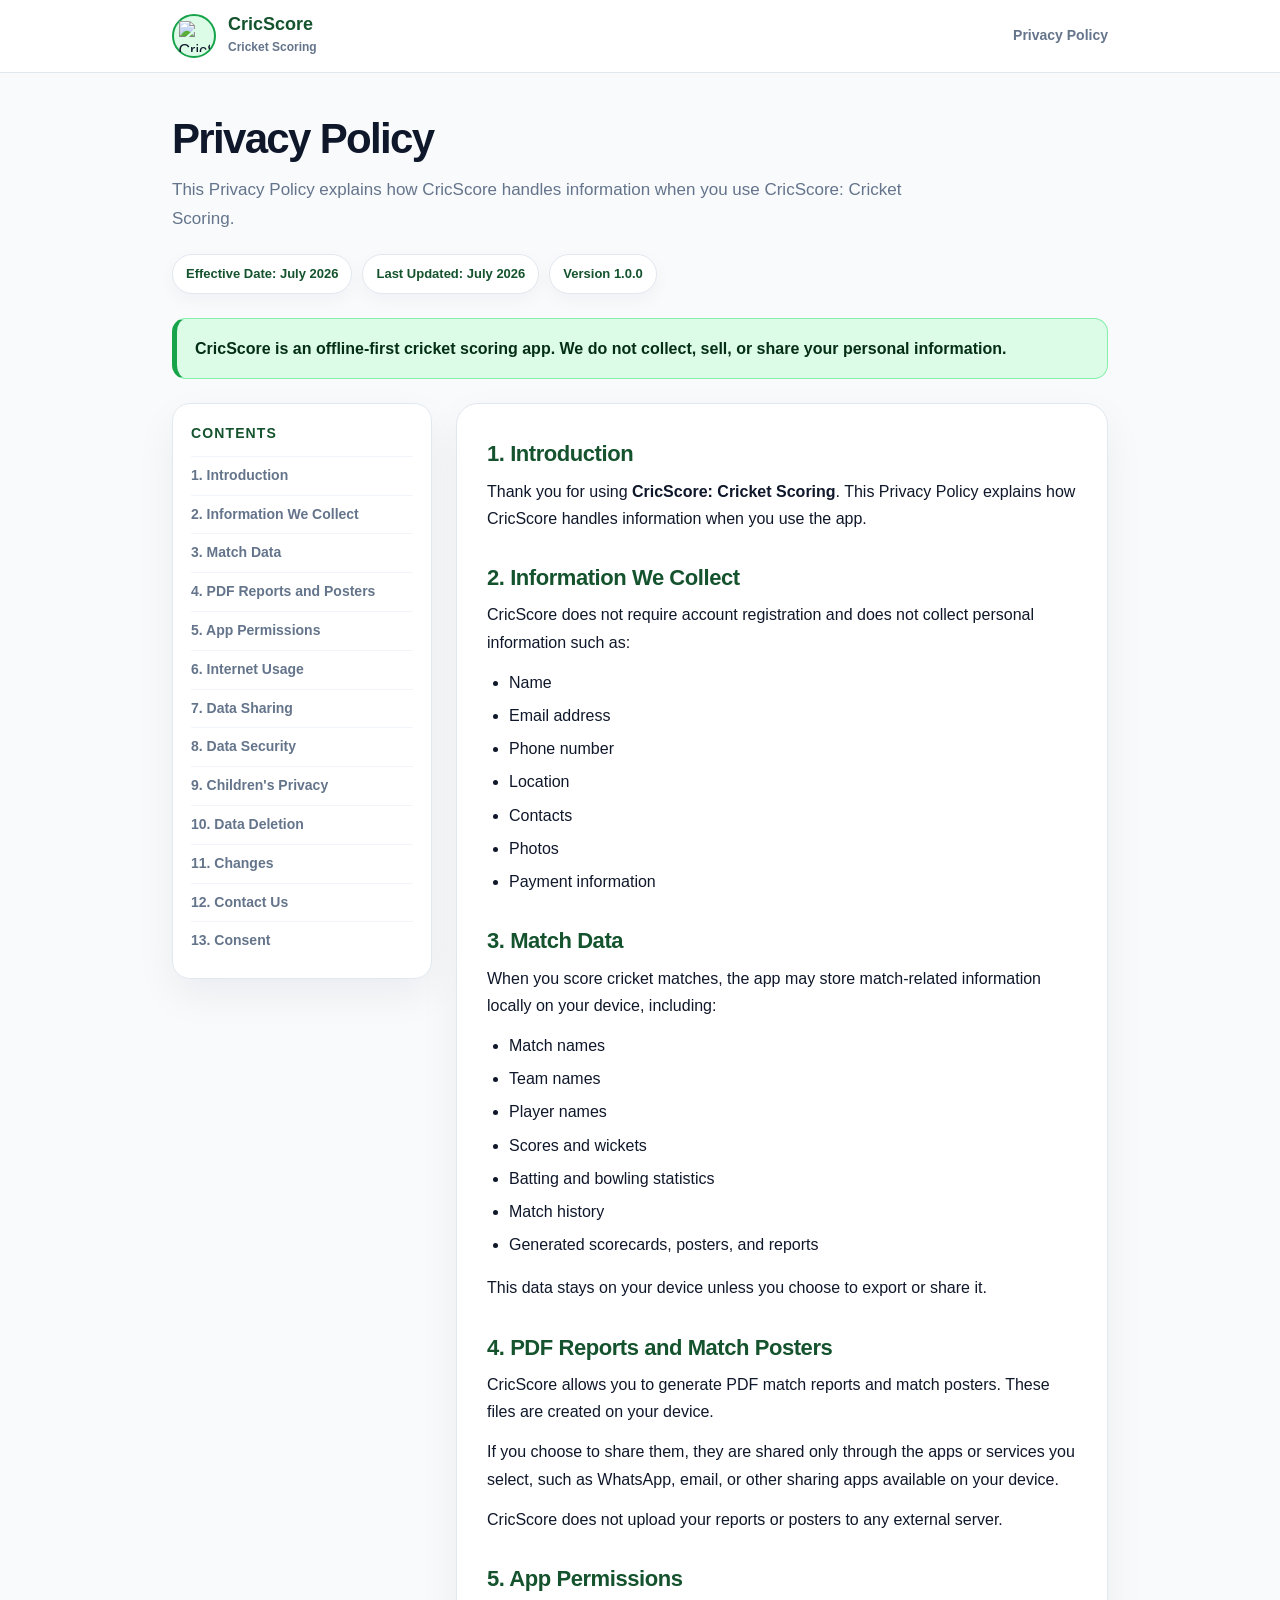
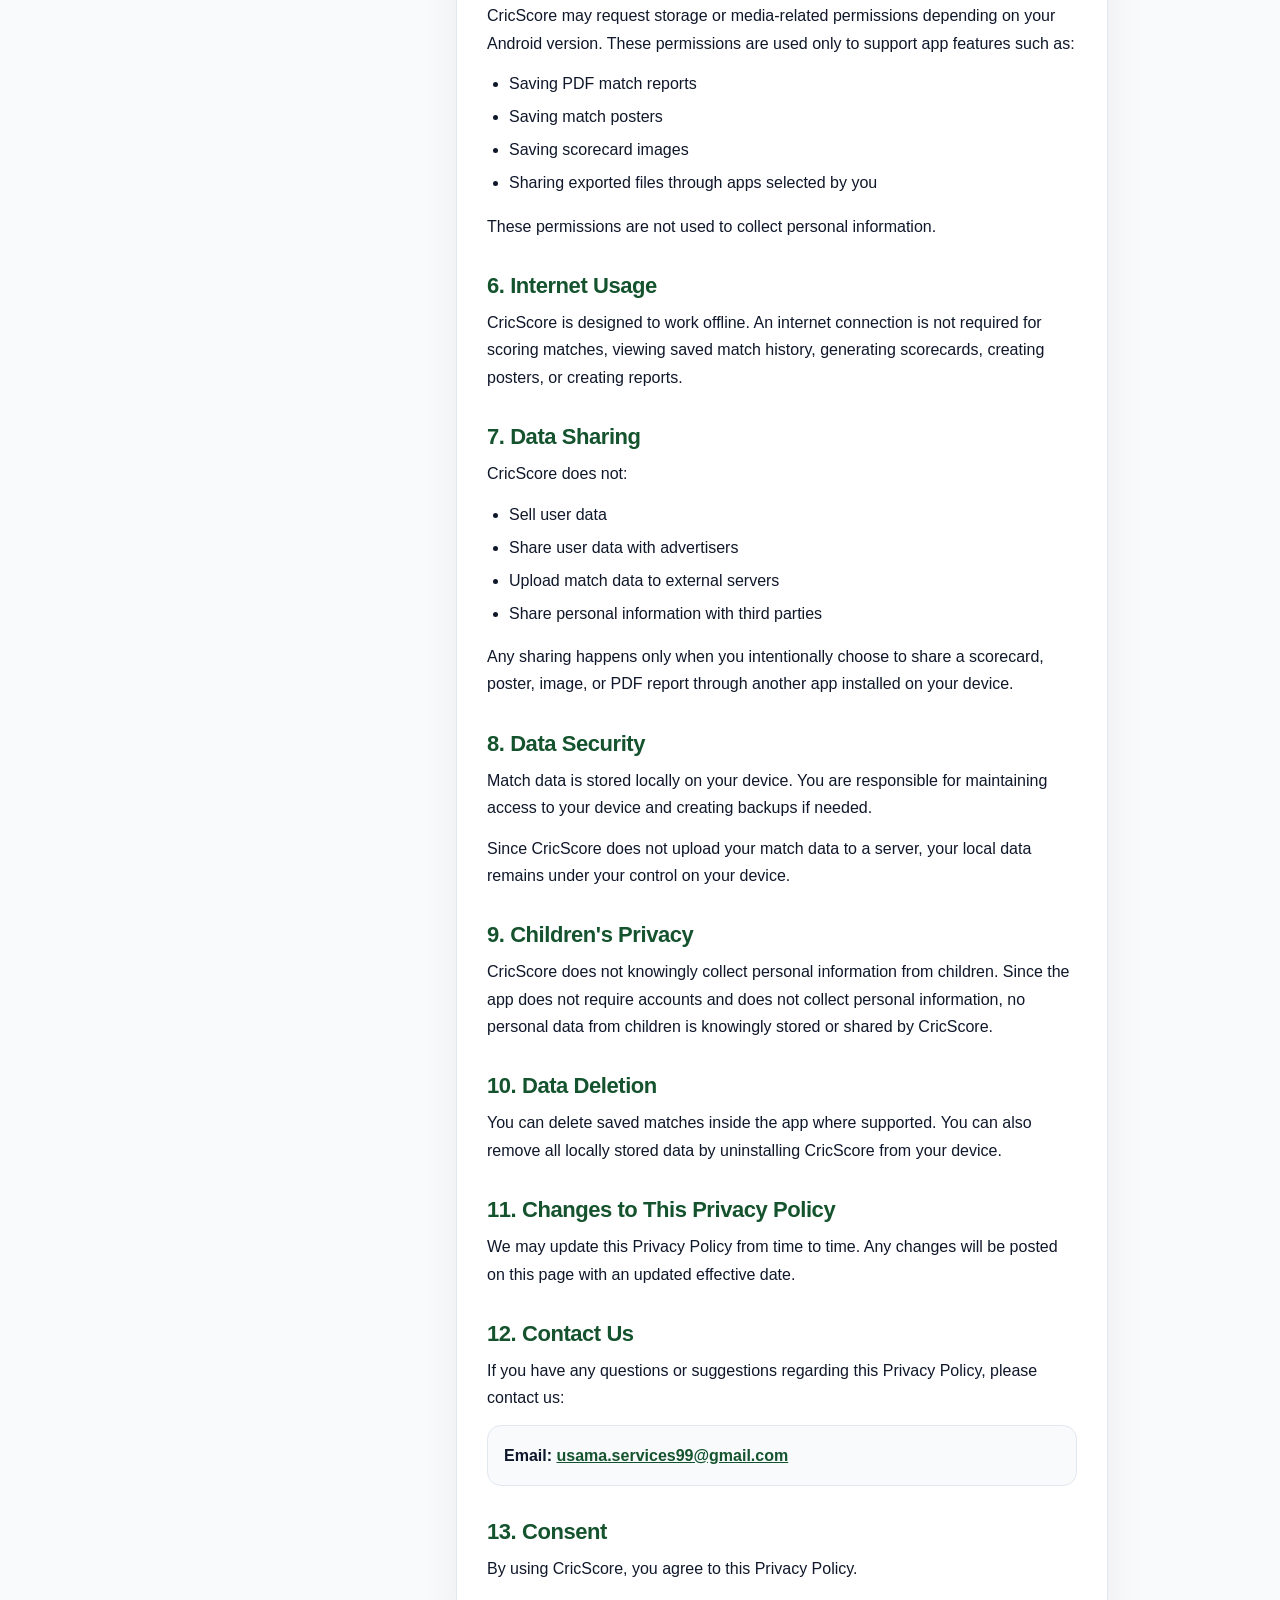
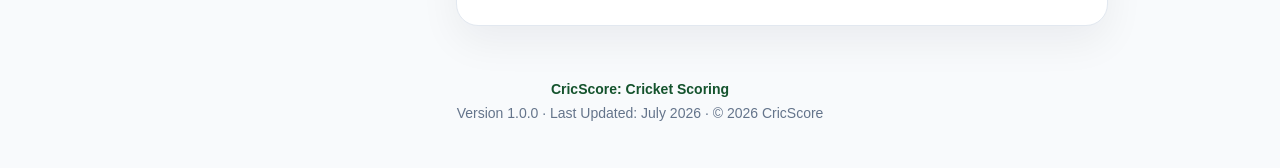
==== index.html @ c88f33e7 "Updated Privacy Policy - Added Contents" ====
<!DOCTYPE html>
<html lang="en">
<head>
  <meta charset="UTF-8" />
  <meta name="viewport" content="width=device-width, initial-scale=1.0" />
  <title>CricScore Privacy Policy</title>
  <style>
    :root {
      --bg: #f8fafc;
      --surface: #ffffff;
      --text: #0f172a;
      --muted: #64748b;
      --border: #e2e8f0;
      --green: #16a34a;
      --green-dark: #14532d;
      --green-soft: #dcfce7;
      --shadow: 0 16px 40px rgba(15, 23, 42, 0.06);
    }

    * { box-sizing: border-box; }

    body {
      margin: 0;
      font-family: -apple-system, BlinkMacSystemFont, "Segoe UI", Roboto, Helvetica, Arial, sans-serif;
      background: var(--bg);
      color: var(--text);
      line-height: 1.7;
      font-size: 16px;
    }

    .topbar {
      background: rgba(255, 255, 255, 0.92);
      border-bottom: 1px solid var(--border);
      backdrop-filter: blur(12px);
      position: sticky;
      top: 0;
      z-index: 10;
    }

    .topbar-inner {
      max-width: 980px;
      margin: 0 auto;
      padding: 14px 22px;
      display: flex;
      align-items: center;
      justify-content: space-between;
      gap: 16px;
    }

    .brand {
      display: flex;
      align-items: center;
      gap: 12px;
      min-width: 0;
    }

    .logo-circle {
      width: 44px;
      height: 44px;
      border-radius: 999px;
      background: var(--green-soft);
      border: 2px solid var(--green);
      display: flex;
      align-items: center;
      justify-content: center;
      flex: 0 0 auto;
    }

    .logo-circle img {
      width: 31px;
      height: 31px;
      object-fit: contain;
    }

    .brand-title {
      font-weight: 900;
      color: var(--green-dark);
      font-size: 18px;
      line-height: 1.1;
      white-space: nowrap;
    }

    .brand-subtitle {
      color: var(--muted);
      font-size: 12px;
      font-weight: 700;
      margin-top: 2px;
      white-space: nowrap;
    }

    .page-label {
      color: var(--muted);
      font-size: 14px;
      font-weight: 800;
      white-space: nowrap;
    }

    .wrap {
      max-width: 980px;
      margin: 0 auto;
      padding: 42px 22px 28px;
    }

    .intro {
      margin-bottom: 24px;
    }

    h1 {
      margin: 0;
      font-size: 42px;
      line-height: 1.12;
      letter-spacing: -0.04em;
      color: var(--text);
    }

    .lead {
      margin: 14px 0 0;
      max-width: 760px;
      color: var(--muted);
      font-size: 17px;
      font-weight: 500;
    }

    .meta-row {
      display: flex;
      flex-wrap: wrap;
      gap: 10px;
      margin-top: 20px;
    }

    .meta-pill {
      background: var(--surface);
      border: 1px solid var(--border);
      color: var(--green-dark);
      border-radius: 999px;
      padding: 8px 13px;
      font-size: 13px;
      font-weight: 800;
      box-shadow: 0 6px 18px rgba(15, 23, 42, 0.04);
    }

    .notice {
      margin: 24px 0;
      background: var(--green-soft);
      border: 1px solid #86efac;
      border-left: 5px solid var(--green);
      border-radius: 14px;
      padding: 16px 18px;
      color: #052e16;
      font-weight: 700;
    }

    .layout {
      display: grid;
      grid-template-columns: 260px 1fr;
      gap: 24px;
      align-items: start;
    }

    .toc {
      background: var(--surface);
      border: 1px solid var(--border);
      border-radius: 18px;
      padding: 18px;
      box-shadow: var(--shadow);
      position: sticky;
      top: 88px;
    }

    .toc-title {
      margin: 0 0 10px;
      color: var(--green-dark);
      font-size: 14px;
      font-weight: 900;
      text-transform: uppercase;
      letter-spacing: 0.08em;
    }

    .toc a {
      display: block;
      color: var(--muted);
      text-decoration: none;
      font-size: 14px;
      font-weight: 700;
      padding: 7px 0;
      border-top: 1px solid #f1f5f9;
    }

    .toc a:hover { color: var(--green); }

    .card {
      background: var(--surface);
      border: 1px solid var(--border);
      border-radius: 22px;
      padding: 30px;
      box-shadow: var(--shadow);
    }

    section {
      padding-top: 6px;
      margin-top: 26px;
    }

    section:first-child {
      margin-top: 0;
    }

    h2 {
      margin: 0 0 10px;
      color: var(--green-dark);
      font-size: 22px;
      line-height: 1.25;
      letter-spacing: -0.02em;
    }

    p { margin: 0 0 13px; }

    ul {
      margin: 8px 0 16px;
      padding-left: 22px;
    }

    li { margin: 6px 0; }

    a {
      color: var(--green-dark);
      font-weight: 800;
    }

    .contact-box {
      background: #f8fafc;
      border: 1px solid var(--border);
      border-radius: 14px;
      padding: 16px;
      margin-top: 10px;
    }

    .footer {
      max-width: 980px;
      margin: 0 auto;
      padding: 24px 22px 42px;
      color: var(--muted);
      font-size: 14px;
      text-align: center;
    }

    .footer strong { color: var(--green-dark); }

    @media (max-width: 820px) {
      .layout {
        grid-template-columns: 1fr;
      }

      .toc {
        position: static;
      }

      h1 { font-size: 34px; }
    }

    @media (max-width: 560px) {
      .topbar-inner {
        padding: 12px 16px;
      }

      .page-label {
        display: none;
      }

      .brand-title { font-size: 16px; }
      .brand-subtitle { font-size: 11px; }

      .wrap {
        padding: 30px 16px 20px;
      }

      .card {
        padding: 22px;
        border-radius: 18px;
      }

      h1 { font-size: 30px; }
      h2 { font-size: 20px; }
    }
  </style>
</head>
<body>
  <header class="topbar">
    <div class="topbar-inner">
      <div class="brand">
        <div class="logo-circle">
          <img src="app-logo.png" alt="CricScore Logo" />
        </div>
        <div>
          <div class="brand-title">CricScore</div>
          <div class="brand-subtitle">Cricket Scoring</div>
        </div>
      </div>
      <div class="page-label">Privacy Policy</div>
    </div>
  </header>

  <main class="wrap">
    <div class="intro">
      <h1>Privacy Policy</h1>
      <p class="lead">
        This Privacy Policy explains how CricScore handles information when you use CricScore: Cricket Scoring.
      </p>
      <div class="meta-row">
        <span class="meta-pill">Effective Date: July 2026</span>
        <span class="meta-pill">Last Updated: July 2026</span>
        <span class="meta-pill">Version 1.0.0</span>
      </div>
    </div>

    <div class="notice">
      CricScore is an offline-first cricket scoring app. We do not collect, sell, or share your personal information.
    </div>

    <div class="layout">
      <aside class="toc" aria-label="Table of contents">
        <p class="toc-title">Contents</p>
        <a href="#introduction">1. Introduction</a>
        <a href="#information">2. Information We Collect</a>
        <a href="#match-data">3. Match Data</a>
        <a href="#reports">4. PDF Reports and Posters</a>
        <a href="#permissions">5. App Permissions</a>
        <a href="#internet">6. Internet Usage</a>
        <a href="#sharing">7. Data Sharing</a>
        <a href="#security">8. Data Security</a>
        <a href="#children">9. Children's Privacy</a>
        <a href="#deletion">10. Data Deletion</a>
        <a href="#changes">11. Changes</a>
        <a href="#contact">12. Contact Us</a>
        <a href="#consent">13. Consent</a>
      </aside>

      <article class="card">
        <section id="introduction">
          <h2>1. Introduction</h2>
          <p>
            Thank you for using <strong>CricScore: Cricket Scoring</strong>. This Privacy Policy explains how CricScore handles information when you use the app.
          </p>
        </section>

        <section id="information">
          <h2>2. Information We Collect</h2>
          <p>
            CricScore does not require account registration and does not collect personal information such as:
          </p>
          <ul>
            <li>Name</li>
            <li>Email address</li>
            <li>Phone number</li>
            <li>Location</li>
            <li>Contacts</li>
            <li>Photos</li>
            <li>Payment information</li>
          </ul>
        </section>

        <section id="match-data">
          <h2>3. Match Data</h2>
          <p>
            When you score cricket matches, the app may store match-related information locally on your device, including:
          </p>
          <ul>
            <li>Match names</li>
            <li>Team names</li>
            <li>Player names</li>
            <li>Scores and wickets</li>
            <li>Batting and bowling statistics</li>
            <li>Match history</li>
            <li>Generated scorecards, posters, and reports</li>
          </ul>
          <p>
            This data stays on your device unless you choose to export or share it.
          </p>
        </section>

        <section id="reports">
          <h2>4. PDF Reports and Match Posters</h2>
          <p>
            CricScore allows you to generate PDF match reports and match posters. These files are created on your device.
          </p>
          <p>
            If you choose to share them, they are shared only through the apps or services you select, such as WhatsApp, email, or other sharing apps available on your device.
          </p>
          <p>
            CricScore does not upload your reports or posters to any external server.
          </p>
        </section>

        <section id="permissions">
          <h2>5. App Permissions</h2>
          <p>
            CricScore may request storage or media-related permissions depending on your Android version. These permissions are used only to support app features such as:
          </p>
          <ul>
            <li>Saving PDF match reports</li>
            <li>Saving match posters</li>
            <li>Saving scorecard images</li>
            <li>Sharing exported files through apps selected by you</li>
          </ul>
          <p>
            These permissions are not used to collect personal information.
          </p>
        </section>

        <section id="internet">
          <h2>6. Internet Usage</h2>
          <p>
            CricScore is designed to work offline. An internet connection is not required for scoring matches, viewing saved match history, generating scorecards, creating posters, or creating reports.
          </p>
        </section>

        <section id="sharing">
          <h2>7. Data Sharing</h2>
          <p>CricScore does not:</p>
          <ul>
            <li>Sell user data</li>
            <li>Share user data with advertisers</li>
            <li>Upload match data to external servers</li>
            <li>Share personal information with third parties</li>
          </ul>
          <p>
            Any sharing happens only when you intentionally choose to share a scorecard, poster, image, or PDF report through another app installed on your device.
          </p>
        </section>

        <section id="security">
          <h2>8. Data Security</h2>
          <p>
            Match data is stored locally on your device. You are responsible for maintaining access to your device and creating backups if needed.
          </p>
          <p>
            Since CricScore does not upload your match data to a server, your local data remains under your control on your device.
          </p>
        </section>

        <section id="children">
          <h2>9. Children's Privacy</h2>
          <p>
            CricScore does not knowingly collect personal information from children. Since the app does not require accounts and does not collect personal information, no personal data from children is knowingly stored or shared by CricScore.
          </p>
        </section>

        <section id="deletion">
          <h2>10. Data Deletion</h2>
          <p>
            You can delete saved matches inside the app where supported. You can also remove all locally stored data by uninstalling CricScore from your device.
          </p>
        </section>

        <section id="changes">
          <h2>11. Changes to This Privacy Policy</h2>
          <p>
            We may update this Privacy Policy from time to time. Any changes will be posted on this page with an updated effective date.
          </p>
        </section>

        <section id="contact">
          <h2>12. Contact Us</h2>
          <p>
            If you have any questions or suggestions regarding this Privacy Policy, please contact us:
          </p>
          <div class="contact-box">
            <strong>Email:</strong> <a href="mailto:usama.services99@gmail.com">usama.services99@gmail.com</a>
          </div>
        </section>

        <section id="consent">
          <h2>13. Consent</h2>
          <p>
            By using CricScore, you agree to this Privacy Policy.
          </p>
        </section>
      </article>
    </div>
  </main>

  <footer class="footer">
    <strong>CricScore: Cricket Scoring</strong><br />
    Version 1.0.0 · Last Updated: July 2026 · © 2026 CricScore
  </footer>
</body>
</html>
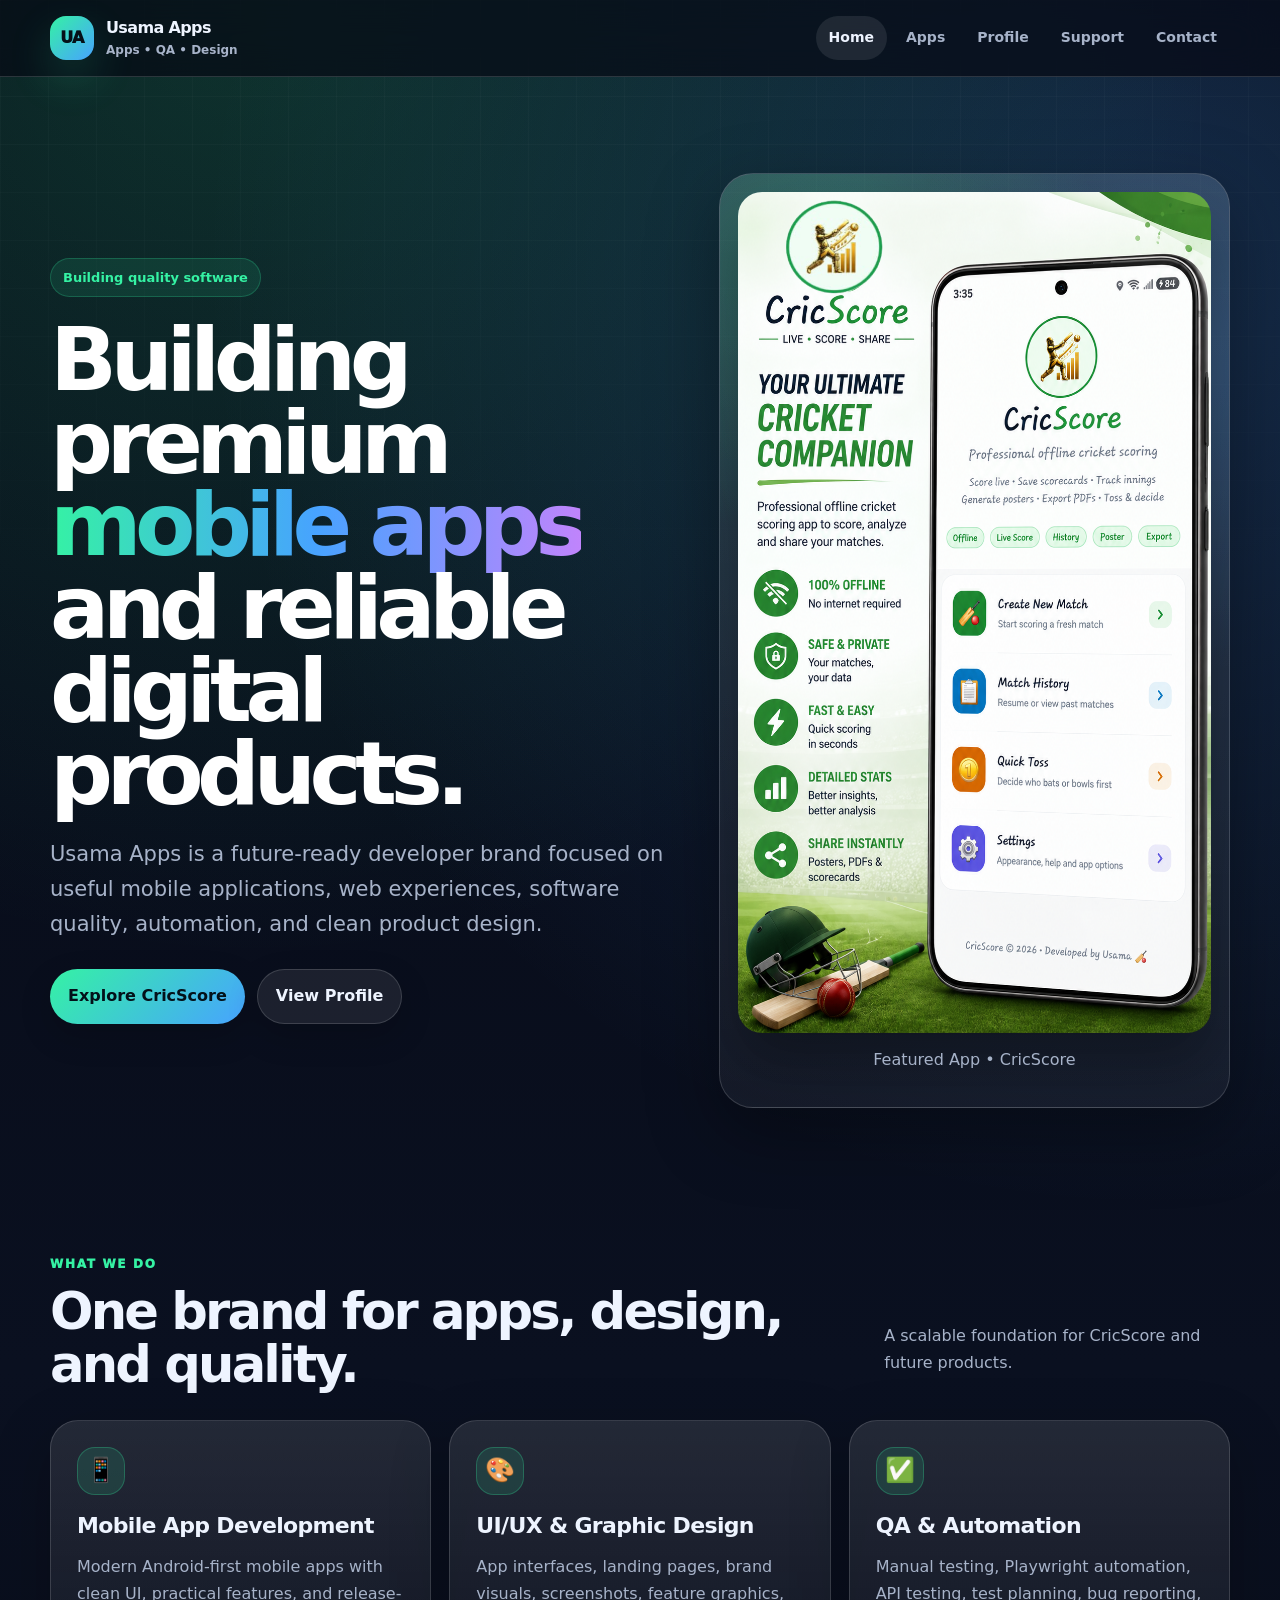
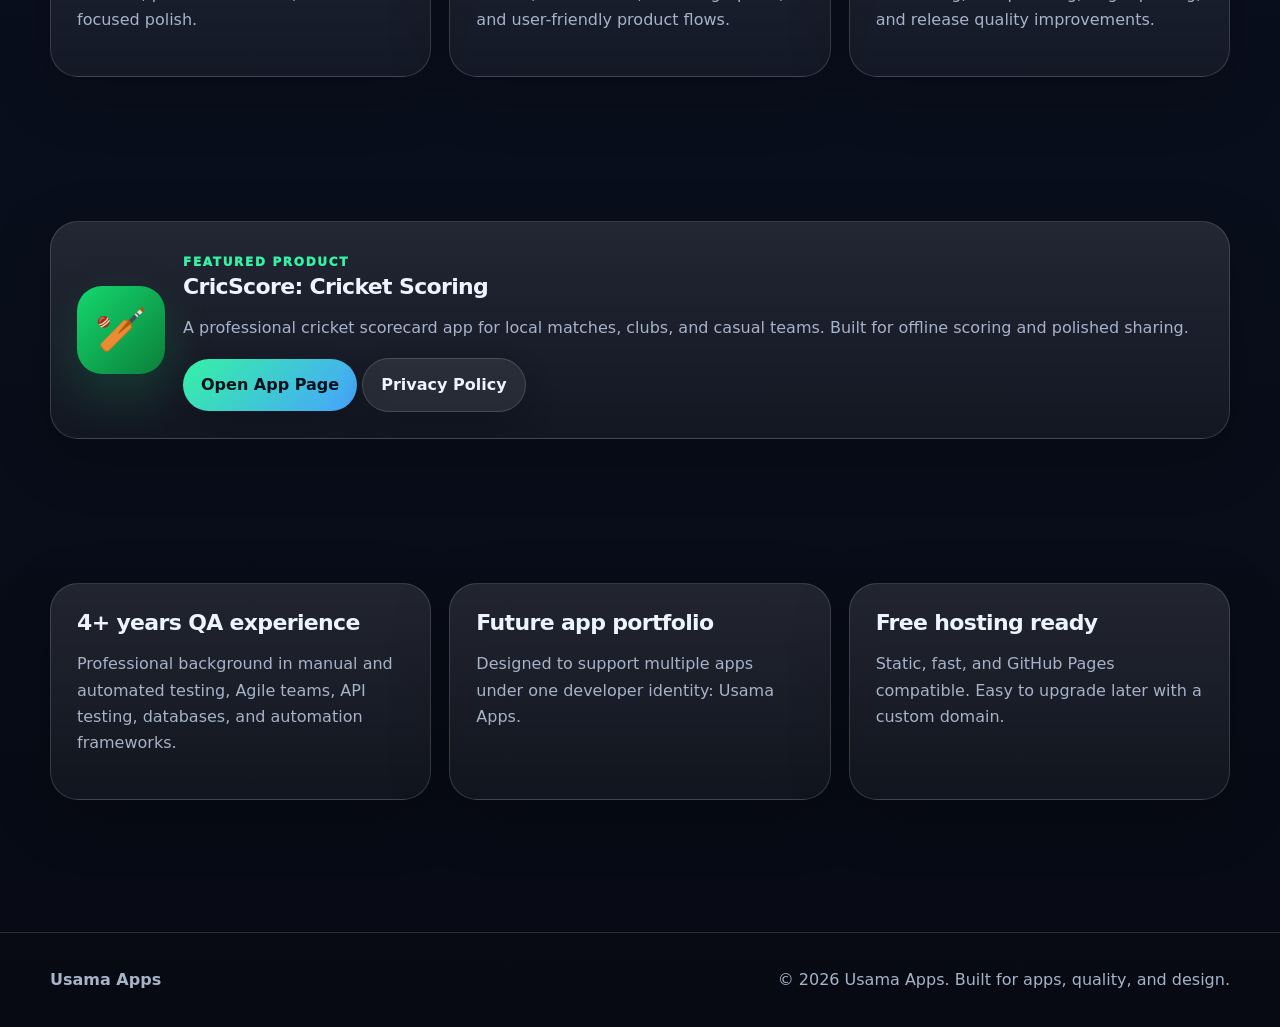
==== commit 9d07bf37: "Updated whole structure of website" ====
--- a/index.html
+++ b/index.html
@@ -1,487 +1,14 @@
-<!DOCTYPE html>
-<html lang="en">
-<head>
-  <meta charset="UTF-8" />
-  <meta name="viewport" content="width=device-width, initial-scale=1.0" />
-  <title>CricScore Privacy Policy</title>
-  <style>
-    :root {
-      --bg: #f8fafc;
-      --surface: #ffffff;
-      --text: #0f172a;
-      --muted: #64748b;
-      --border: #e2e8f0;
-      --green: #16a34a;
-      --green-dark: #14532d;
-      --green-soft: #dcfce7;
-      --shadow: 0 16px 40px rgba(15, 23, 42, 0.06);
-    }
-
-    * { box-sizing: border-box; }
-
-    body {
-      margin: 0;
-      font-family: -apple-system, BlinkMacSystemFont, "Segoe UI", Roboto, Helvetica, Arial, sans-serif;
-      background: var(--bg);
-      color: var(--text);
-      line-height: 1.7;
-      font-size: 16px;
-    }
-
-    .topbar {
-      background: rgba(255, 255, 255, 0.92);
-      border-bottom: 1px solid var(--border);
-      backdrop-filter: blur(12px);
-      position: sticky;
-      top: 0;
-      z-index: 10;
-    }
-
-    .topbar-inner {
-      max-width: 980px;
-      margin: 0 auto;
-      padding: 14px 22px;
-      display: flex;
-      align-items: center;
-      justify-content: space-between;
-      gap: 16px;
-    }
-
-    .brand {
-      display: flex;
-      align-items: center;
-      gap: 12px;
-      min-width: 0;
-    }
-
-    .logo-circle {
-      width: 44px;
-      height: 44px;
-      border-radius: 999px;
-      background: var(--green-soft);
-      border: 2px solid var(--green);
-      display: flex;
-      align-items: center;
-      justify-content: center;
-      flex: 0 0 auto;
-    }
-
-    .logo-circle img {
-      width: 31px;
-      height: 31px;
-      object-fit: contain;
-    }
-
-    .brand-title {
-      font-weight: 900;
-      color: var(--green-dark);
-      font-size: 18px;
-      line-height: 1.1;
-      white-space: nowrap;
-    }
-
-    .brand-subtitle {
-      color: var(--muted);
-      font-size: 12px;
-      font-weight: 700;
-      margin-top: 2px;
-      white-space: nowrap;
-    }
-
-    .page-label {
-      color: var(--muted);
-      font-size: 14px;
-      font-weight: 800;
-      white-space: nowrap;
-    }
-
-    .wrap {
-      max-width: 980px;
-      margin: 0 auto;
-      padding: 42px 22px 28px;
-    }
-
-    .intro {
-      margin-bottom: 24px;
-    }
-
-    h1 {
-      margin: 0;
-      font-size: 42px;
-      line-height: 1.12;
-      letter-spacing: -0.04em;
-      color: var(--text);
-    }
-
-    .lead {
-      margin: 14px 0 0;
-      max-width: 760px;
-      color: var(--muted);
-      font-size: 17px;
-      font-weight: 500;
-    }
-
-    .meta-row {
-      display: flex;
-      flex-wrap: wrap;
-      gap: 10px;
-      margin-top: 20px;
-    }
-
-    .meta-pill {
-      background: var(--surface);
-      border: 1px solid var(--border);
-      color: var(--green-dark);
-      border-radius: 999px;
-      padding: 8px 13px;
-      font-size: 13px;
-      font-weight: 800;
-      box-shadow: 0 6px 18px rgba(15, 23, 42, 0.04);
-    }
-
-    .notice {
-      margin: 24px 0;
-      background: var(--green-soft);
-      border: 1px solid #86efac;
-      border-left: 5px solid var(--green);
-      border-radius: 14px;
-      padding: 16px 18px;
-      color: #052e16;
-      font-weight: 700;
-    }
-
-    .layout {
-      display: grid;
-      grid-template-columns: 260px 1fr;
-      gap: 24px;
-      align-items: start;
-    }
-
-    .toc {
-      background: var(--surface);
-      border: 1px solid var(--border);
-      border-radius: 18px;
-      padding: 18px;
-      box-shadow: var(--shadow);
-      position: sticky;
-      top: 88px;
-    }
-
-    .toc-title {
-      margin: 0 0 10px;
-      color: var(--green-dark);
-      font-size: 14px;
-      font-weight: 900;
-      text-transform: uppercase;
-      letter-spacing: 0.08em;
-    }
-
-    .toc a {
-      display: block;
-      color: var(--muted);
-      text-decoration: none;
-      font-size: 14px;
-      font-weight: 700;
-      padding: 7px 0;
-      border-top: 1px solid #f1f5f9;
-    }
-
-    .toc a:hover { color: var(--green); }
-
-    .card {
-      background: var(--surface);
-      border: 1px solid var(--border);
-      border-radius: 22px;
-      padding: 30px;
-      box-shadow: var(--shadow);
-    }
-
-    section {
-      padding-top: 6px;
-      margin-top: 26px;
-    }
-
-    section:first-child {
-      margin-top: 0;
-    }
-
-    h2 {
-      margin: 0 0 10px;
-      color: var(--green-dark);
-      font-size: 22px;
-      line-height: 1.25;
-      letter-spacing: -0.02em;
-    }
-
-    p { margin: 0 0 13px; }
-
-    ul {
-      margin: 8px 0 16px;
-      padding-left: 22px;
-    }
-
-    li { margin: 6px 0; }
-
-    a {
-      color: var(--green-dark);
-      font-weight: 800;
-    }
-
-    .contact-box {
-      background: #f8fafc;
-      border: 1px solid var(--border);
-      border-radius: 14px;
-      padding: 16px;
-      margin-top: 10px;
-    }
-
-    .footer {
-      max-width: 980px;
-      margin: 0 auto;
-      padding: 24px 22px 42px;
-      color: var(--muted);
-      font-size: 14px;
-      text-align: center;
-    }
-
-    .footer strong { color: var(--green-dark); }
-
-    @media (max-width: 820px) {
-      .layout {
-        grid-template-columns: 1fr;
-      }
-
-      .toc {
-        position: static;
-      }
-
-      h1 { font-size: 34px; }
-    }
-
-    @media (max-width: 560px) {
-      .topbar-inner {
-        padding: 12px 16px;
-      }
-
-      .page-label {
-        display: none;
-      }
-
-      .brand-title { font-size: 16px; }
-      .brand-subtitle { font-size: 11px; }
-
-      .wrap {
-        padding: 30px 16px 20px;
-      }
-
-      .card {
-        padding: 22px;
-        border-radius: 18px;
-      }
-
-      h1 { font-size: 30px; }
-      h2 { font-size: 20px; }
-    }
-  </style>
-</head>
-<body>
-  <header class="topbar">
-    <div class="topbar-inner">
-      <div class="brand">
-        <div class="logo-circle">
-          <img src="app-logo.png" alt="CricScore Logo" />
-        </div>
-        <div>
-          <div class="brand-title">CricScore</div>
-          <div class="brand-subtitle">Cricket Scoring</div>
-        </div>
-      </div>
-      <div class="page-label">Privacy Policy</div>
-    </div>
-  </header>
-
-  <main class="wrap">
-    <div class="intro">
-      <h1>Privacy Policy</h1>
-      <p class="lead">
-        This Privacy Policy explains how CricScore handles information when you use CricScore: Cricket Scoring.
-      </p>
-      <div class="meta-row">
-        <span class="meta-pill">Effective Date: July 2026</span>
-        <span class="meta-pill">Last Updated: July 2026</span>
-        <span class="meta-pill">Version 1.0.0</span>
-      </div>
-    </div>
-
-    <div class="notice">
-      CricScore is an offline-first cricket scoring app. We do not collect, sell, or share your personal information.
-    </div>
-
-    <div class="layout">
-      <aside class="toc" aria-label="Table of contents">
-        <p class="toc-title">Contents</p>
-        <a href="#introduction">1. Introduction</a>
-        <a href="#information">2. Information We Collect</a>
-        <a href="#match-data">3. Match Data</a>
-        <a href="#reports">4. PDF Reports and Posters</a>
-        <a href="#permissions">5. App Permissions</a>
-        <a href="#internet">6. Internet Usage</a>
-        <a href="#sharing">7. Data Sharing</a>
-        <a href="#security">8. Data Security</a>
-        <a href="#children">9. Children's Privacy</a>
-        <a href="#deletion">10. Data Deletion</a>
-        <a href="#changes">11. Changes</a>
-        <a href="#contact">12. Contact Us</a>
-        <a href="#consent">13. Consent</a>
-      </aside>
-
-      <article class="card">
-        <section id="introduction">
-          <h2>1. Introduction</h2>
-          <p>
-            Thank you for using <strong>CricScore: Cricket Scoring</strong>. This Privacy Policy explains how CricScore handles information when you use the app.
-          </p>
-        </section>
-
-        <section id="information">
-          <h2>2. Information We Collect</h2>
-          <p>
-            CricScore does not require account registration and does not collect personal information such as:
-          </p>
-          <ul>
-            <li>Name</li>
-            <li>Email address</li>
-            <li>Phone number</li>
-            <li>Location</li>
-            <li>Contacts</li>
-            <li>Photos</li>
-            <li>Payment information</li>
-          </ul>
-        </section>
-
-        <section id="match-data">
-          <h2>3. Match Data</h2>
-          <p>
-            When you score cricket matches, the app may store match-related information locally on your device, including:
-          </p>
-          <ul>
-            <li>Match names</li>
-            <li>Team names</li>
-            <li>Player names</li>
-            <li>Scores and wickets</li>
-            <li>Batting and bowling statistics</li>
-            <li>Match history</li>
-            <li>Generated scorecards, posters, and reports</li>
-          </ul>
-          <p>
-            This data stays on your device unless you choose to export or share it.
-          </p>
-        </section>
-
-        <section id="reports">
-          <h2>4. PDF Reports and Match Posters</h2>
-          <p>
-            CricScore allows you to generate PDF match reports and match posters. These files are created on your device.
-          </p>
-          <p>
-            If you choose to share them, they are shared only through the apps or services you select, such as WhatsApp, email, or other sharing apps available on your device.
-          </p>
-          <p>
-            CricScore does not upload your reports or posters to any external server.
-          </p>
-        </section>
-
-        <section id="permissions">
-          <h2>5. App Permissions</h2>
-          <p>
-            CricScore may request storage or media-related permissions depending on your Android version. These permissions are used only to support app features such as:
-          </p>
-          <ul>
-            <li>Saving PDF match reports</li>
-            <li>Saving match posters</li>
-            <li>Saving scorecard images</li>
-            <li>Sharing exported files through apps selected by you</li>
-          </ul>
-          <p>
-            These permissions are not used to collect personal information.
-          </p>
-        </section>
-
-        <section id="internet">
-          <h2>6. Internet Usage</h2>
-          <p>
-            CricScore is designed to work offline. An internet connection is not required for scoring matches, viewing saved match history, generating scorecards, creating posters, or creating reports.
-          </p>
-        </section>
-
-        <section id="sharing">
-          <h2>7. Data Sharing</h2>
-          <p>CricScore does not:</p>
-          <ul>
-            <li>Sell user data</li>
-            <li>Share user data with advertisers</li>
-            <li>Upload match data to external servers</li>
-            <li>Share personal information with third parties</li>
-          </ul>
-          <p>
-            Any sharing happens only when you intentionally choose to share a scorecard, poster, image, or PDF report through another app installed on your device.
-          </p>
-        </section>
-
-        <section id="security">
-          <h2>8. Data Security</h2>
-          <p>
-            Match data is stored locally on your device. You are responsible for maintaining access to your device and creating backups if needed.
-          </p>
-          <p>
-            Since CricScore does not upload your match data to a server, your local data remains under your control on your device.
-          </p>
-        </section>
-
-        <section id="children">
-          <h2>9. Children's Privacy</h2>
-          <p>
-            CricScore does not knowingly collect personal information from children. Since the app does not require accounts and does not collect personal information, no personal data from children is knowingly stored or shared by CricScore.
-          </p>
-        </section>
-
-        <section id="deletion">
-          <h2>10. Data Deletion</h2>
-          <p>
-            You can delete saved matches inside the app where supported. You can also remove all locally stored data by uninstalling CricScore from your device.
-          </p>
-        </section>
-
-        <section id="changes">
-          <h2>11. Changes to This Privacy Policy</h2>
-          <p>
-            We may update this Privacy Policy from time to time. Any changes will be posted on this page with an updated effective date.
-          </p>
-        </section>
-
-        <section id="contact">
-          <h2>12. Contact Us</h2>
-          <p>
-            If you have any questions or suggestions regarding this Privacy Policy, please contact us:
-          </p>
-          <div class="contact-box">
-            <strong>Email:</strong> <a href="mailto:usama.services99@gmail.com">usama.services99@gmail.com</a>
-          </div>
-        </section>
-
-        <section id="consent">
-          <h2>13. Consent</h2>
-          <p>
-            By using CricScore, you agree to this Privacy Policy.
-          </p>
-        </section>
-      </article>
-    </div>
-  </main>
-
-  <footer class="footer">
-    <strong>CricScore: Cricket Scoring</strong><br />
-    Version 1.0.0 · Last Updated: July 2026 · © 2026 CricScore
-  </footer>
-</body>
-</html>
+<!doctype html><html lang="en"><head><meta charset="utf-8"><meta name="viewport" content="width=device-width,initial-scale=1"><title>Usama Apps — Mobile Apps, QA & Digital Products</title><meta name="description" content="Usama Apps builds polished mobile apps, web experiences, QA automation solutions, and digital product designs."><link rel="stylesheet" href="assets/css/style.css"></head><body>
+<nav class="nav"><div class="container nav-inner"><a class="brand" href="index.html"><span class="brand-mark">UA</span><span>Usama Apps<small>Apps • QA • Design</small></span></a><div class="links"><a class="active" href="index.html">Home</a><a href="apps/cricscore/index.html">Apps</a><a href="profile/index.html">Profile</a><a href="support/index.html">Support</a><a href="contact/index.html">Contact</a></div></div></nav>
+<header class="hero"><div class="container hero-grid"><div class="reveal"><span class="eyebrow">Building quality software</span><h1 class="h1">Building premium <span class="grad">mobile apps</span> and reliable digital products.</h1><p class="lead">Usama Apps is a future-ready developer brand focused on useful mobile applications, web experiences, software quality, automation, and clean product design.</p><div class="actions"><a class="btn btn-primary" href="apps/cricscore/index.html">Explore CricScore</a><a class="btn" href="profile/index.html">View Profile</a></div></div>
+<div class="hero-card reveal float">
+  <img src="assets/images/cricscore-hero-banner.png" alt="CricScore showcase"
+       style="width:100%;border-radius:24px;display:block;box-shadow:0 30px 60px rgba(0,0,0,.35);">
+  <p class="muted" style="margin-top:14px;text-align:center;">
+    Featured App • CricScore
+  </p>
+</div></div></div></div></header>
+<main><section class="section"><div class="container"><div class="section-head reveal"><div><span class="kicker">What we do</span><h2 class="h2">One brand for apps, design, and quality.</h2></div><p class="muted">A scalable foundation for CricScore and future products.</p></div><div class="grid-3"><div class="card reveal"><div class="icon">📱</div><h3>Mobile App Development</h3><p class="muted">Modern Android-first mobile apps with clean UI, practical features, and release-focused polish.</p></div><div class="card reveal"><div class="icon">🎨</div><h3>UI/UX & Graphic Design</h3><p class="muted">App interfaces, landing pages, brand visuals, screenshots, feature graphics, and user-friendly product flows.</p></div><div class="card reveal"><div class="icon">✅</div><h3>QA & Automation</h3><p class="muted">Manual testing, Playwright automation, API testing, test planning, bug reporting, and release quality improvements.</p></div></div></div></section>
+<section class="section"><div class="container"><div class="card app-card reveal"><div class="app-icon">🏏</div><div><span class="kicker">Featured product</span><h3>CricScore: Cricket Scoring</h3><p class="muted">A professional cricket scorecard app for local matches, clubs, and casual teams. Built for offline scoring and polished sharing.</p><a class="btn btn-primary" href="apps/cricscore/index.html">Open App Page</a> <a class="btn" href="privacy/cricscore.html">Privacy Policy</a></div></div></div></section>
+<section class="section"><div class="container grid-3"><div class="card reveal"><h3>4+ years QA experience</h3><p class="muted">Professional background in manual and automated testing, Agile teams, API testing, databases, and automation frameworks.</p></div><div class="card reveal"><h3>Future app portfolio</h3><p class="muted">Designed to support multiple apps under one developer identity: Usama Apps.</p></div><div class="card reveal"><h3>Free hosting ready</h3><p class="muted">Static, fast, and GitHub Pages compatible. Easy to upgrade later with a custom domain.</p></div></div></section></main>
+<footer class="footer"><div class="container footer-inner"><strong>Usama Apps</strong><span>© <span data-year></span> Usama Apps. Built for apps, quality, and design.</span></div></footer><script src="assets/js/main.js"></script></body></html>
--- a/assets/css/style.css
+++ b/assets/css/style.css
@@ -0,0 +1,7 @@
+:root{
+  --bg:#060914;--bg2:#0b1020;--surface:rgba(255,255,255,.075);--surface2:rgba(255,255,255,.11);
+  --text:#eef4ff;--muted:#a7b3c9;--soft:#dbe7ff;--line:rgba(255,255,255,.15);
+  --brand:#35f2a4;--brand2:#47a3ff;--brand3:#c084fc;--gold:#ffd166;--danger:#ff6b6b;
+  --shadow:0 24px 70px rgba(0,0,0,.35);--radius:28px;--max:1180px;
+}
+*{box-sizing:border-box}html{scroll-behavior:smooth}body{margin:0;font-family:Inter,ui-sans-serif,system-ui,-apple-system,"Segoe UI",Roboto,Arial,sans-serif;background:radial-gradient(circle at 20% 0%,rgba(53,242,164,.18),transparent 34%),radial-gradient(circle at 90% 10%,rgba(71,163,255,.22),transparent 36%),linear-gradient(180deg,var(--bg),#0a1020 52%,#070a13);color:var(--text);line-height:1.65;overflow-x:hidden}body:before{content:"";position:fixed;inset:0;pointer-events:none;background-image:linear-gradient(rgba(255,255,255,.035) 1px,transparent 1px),linear-gradient(90deg,rgba(255,255,255,.035) 1px,transparent 1px);background-size:48px 48px;mask-image:linear-gradient(to bottom,rgba(0,0,0,.8),transparent 75%);z-index:-1}a{color:inherit;text-decoration:none}.container{width:min(var(--max),calc(100% - 40px));margin:auto}.nav{position:sticky;top:0;z-index:50;background:rgba(6,9,20,.7);backdrop-filter:blur(22px);border-bottom:1px solid var(--line)}.nav-inner{height:76px;display:flex;align-items:center;justify-content:space-between;gap:20px}.brand{display:flex;align-items:center;gap:12px;font-weight:900;letter-spacing:-.04em}.brand-mark{width:44px;height:44px;border-radius:16px;background:linear-gradient(135deg,var(--brand),var(--brand2));display:grid;place-items:center;color:#051018;font-weight:1000;box-shadow:0 18px 44px rgba(53,242,164,.18)}.brand small{display:block;color:var(--muted);font-size:12px;font-weight:700;letter-spacing:0}.links{display:flex;align-items:center;gap:6px}.links a{color:var(--muted);font-weight:800;font-size:14px;padding:10px 13px;border-radius:999px}.links a:hover,.links a.active{color:var(--text);background:rgba(255,255,255,.09)}.btn{display:inline-flex;align-items:center;justify-content:center;gap:10px;padding:13px 18px;border-radius:999px;font-weight:900;border:1px solid var(--line);background:rgba(255,255,255,.08);box-shadow:0 12px 32px rgba(0,0,0,.18);transition:.25s}.btn:hover{transform:translateY(-2px);background:rgba(255,255,255,.13)}.btn-primary{background:linear-gradient(135deg,var(--brand),var(--brand2));color:#03111a;border:0}.hero{position:relative;padding:96px 0 70px}.hero-grid{display:grid;grid-template-columns:1.1fr .9fr;gap:44px;align-items:center}.eyebrow{display:inline-flex;gap:8px;align-items:center;color:var(--brand);background:rgba(53,242,164,.1);border:1px solid rgba(53,242,164,.22);padding:8px 12px;border-radius:999px;font-size:13px;font-weight:900}.h1{font-size:clamp(44px,7vw,88px);line-height:.94;letter-spacing:-.075em;margin:22px 0;color:#fff}.grad{background:linear-gradient(90deg,var(--brand),var(--brand2),var(--brand3));-webkit-background-clip:text;background-clip:text;color:transparent}.lead{font-size:clamp(17px,2vw,21px);color:var(--muted);max-width:760px;margin:0 0 28px}.actions{display:flex;flex-wrap:wrap;gap:12px}.hero-card{position:relative;border:1px solid var(--line);border-radius:34px;padding:18px;background:linear-gradient(180deg,rgba(255,255,255,.12),rgba(255,255,255,.05));box-shadow:var(--shadow);overflow:hidden}.hero-card:before{content:"";position:absolute;inset:-2px;background:radial-gradient(circle at 20% 10%,rgba(53,242,164,.25),transparent 30%),radial-gradient(circle at 90% 20%,rgba(71,163,255,.22),transparent 35%);z-index:-1}.app-preview{border-radius:26px;min-height:420px;padding:28px;background:linear-gradient(160deg,rgba(8,16,32,.95),rgba(9,25,29,.94));border:1px solid rgba(255,255,255,.1);display:flex;flex-direction:column;justify-content:space-between}.phone{align-self:center;width:190px;height:360px;border-radius:34px;border:10px solid #111827;background:linear-gradient(180deg,#0b1b13,#062016);box-shadow:0 24px 70px rgba(0,0,0,.45);padding:18px}.score{font-size:38px;font-weight:1000;letter-spacing:-.06em}.pill-row{display:flex;gap:8px;flex-wrap:wrap}.pill{font-size:12px;font-weight:900;color:#dfffee;background:rgba(53,242,164,.12);border:1px solid rgba(53,242,164,.25);padding:7px 9px;border-radius:999px}.section{padding:72px 0}.section-head{display:flex;justify-content:space-between;align-items:end;gap:24px;margin-bottom:28px}.kicker{color:var(--brand);text-transform:uppercase;letter-spacing:.14em;font-size:12px;font-weight:1000}.h2{font-size:clamp(30px,4vw,52px);line-height:1.05;letter-spacing:-.055em;margin:8px 0 0}.muted{color:var(--muted)}.grid-3{display:grid;grid-template-columns:repeat(3,1fr);gap:18px}.grid-2{display:grid;grid-template-columns:repeat(2,1fr);gap:18px}.card{border:1px solid var(--line);border-radius:var(--radius);background:linear-gradient(180deg,rgba(255,255,255,.105),rgba(255,255,255,.045));box-shadow:0 18px 60px rgba(0,0,0,.22);padding:26px;position:relative;overflow:hidden}.card:hover{transform:translateY(-4px);transition:.25s}.icon{width:48px;height:48px;border-radius:18px;background:rgba(53,242,164,.12);border:1px solid rgba(53,242,164,.25);display:grid;place-items:center;font-size:24px;margin-bottom:18px}.card h3{font-size:22px;line-height:1.15;margin:0 0 10px;letter-spacing:-.03em}.app-card{display:grid;grid-template-columns:88px 1fr;gap:18px;align-items:center}.app-icon{width:88px;height:88px;border-radius:25px;background:linear-gradient(135deg,#14d86d,#0b7f3a);display:grid;place-items:center;font-size:42px;box-shadow:0 20px 50px rgba(20,216,109,.18)}.tag{display:inline-flex;padding:7px 10px;border-radius:999px;background:rgba(255,255,255,.08);border:1px solid var(--line);font-weight:900;color:var(--soft);font-size:12px;margin:4px 4px 0 0}.page-hero{padding:80px 0 35px}.page-title{font-size:clamp(42px,6vw,72px);line-height:.98;letter-spacing:-.07em;margin:14px 0}.profile-wrap{display:grid;grid-template-columns:.82fr 1.18fr;gap:28px;align-items:start}.portrait{width:100%;border-radius:34px;display:block;box-shadow:var(--shadow);border:1px solid var(--line);aspect-ratio:4/5;object-fit:cover}.timeline{position:relative}.timeline:before{content:"";position:absolute;left:13px;top:8px;bottom:8px;width:2px;background:linear-gradient(var(--brand),var(--brand2))}.timeline-item{position:relative;padding-left:42px;margin:0 0 24px}.timeline-item:before{content:"";position:absolute;left:5px;top:6px;width:18px;height:18px;border-radius:50%;background:var(--brand);box-shadow:0 0 0 6px rgba(53,242,164,.12)}.list{padding-left:18px;margin:12px 0 0}.list li{margin:8px 0;color:var(--muted)}.notice{border-left:4px solid var(--brand);background:rgba(53,242,164,.1);border-radius:20px;padding:18px;color:#dcfff0}.footer{border-top:1px solid var(--line);padding:34px 0;color:var(--muted);margin-top:60px}.footer-inner{display:flex;justify-content:space-between;gap:20px;align-items:center}.reveal{opacity:0;transform:translateY(24px);transition:opacity .7s ease,transform .7s ease}.reveal.visible{opacity:1;transform:none}.float{animation:float 5s ease-in-out infinite}@keyframes float{0%,100%{transform:translateY(0)}50%{transform:translateY(-14px)}}@media(max-width:900px){.hero-grid,.profile-wrap,.grid-2,.grid-3{grid-template-columns:1fr}.links{display:none}.section-head{display:block}.hero{padding-top:64px}.footer-inner{display:block}.app-preview{min-height:340px}.phone{width:170px;height:310px}}@media(max-width:560px){.container{width:min(100% - 28px,var(--max))}.nav-inner{height:68px}.h1{font-size:44px}.page-title{font-size:42px}.card{padding:21px;border-radius:22px}.app-card{grid-template-columns:1fr}.actions .btn{width:100%}}
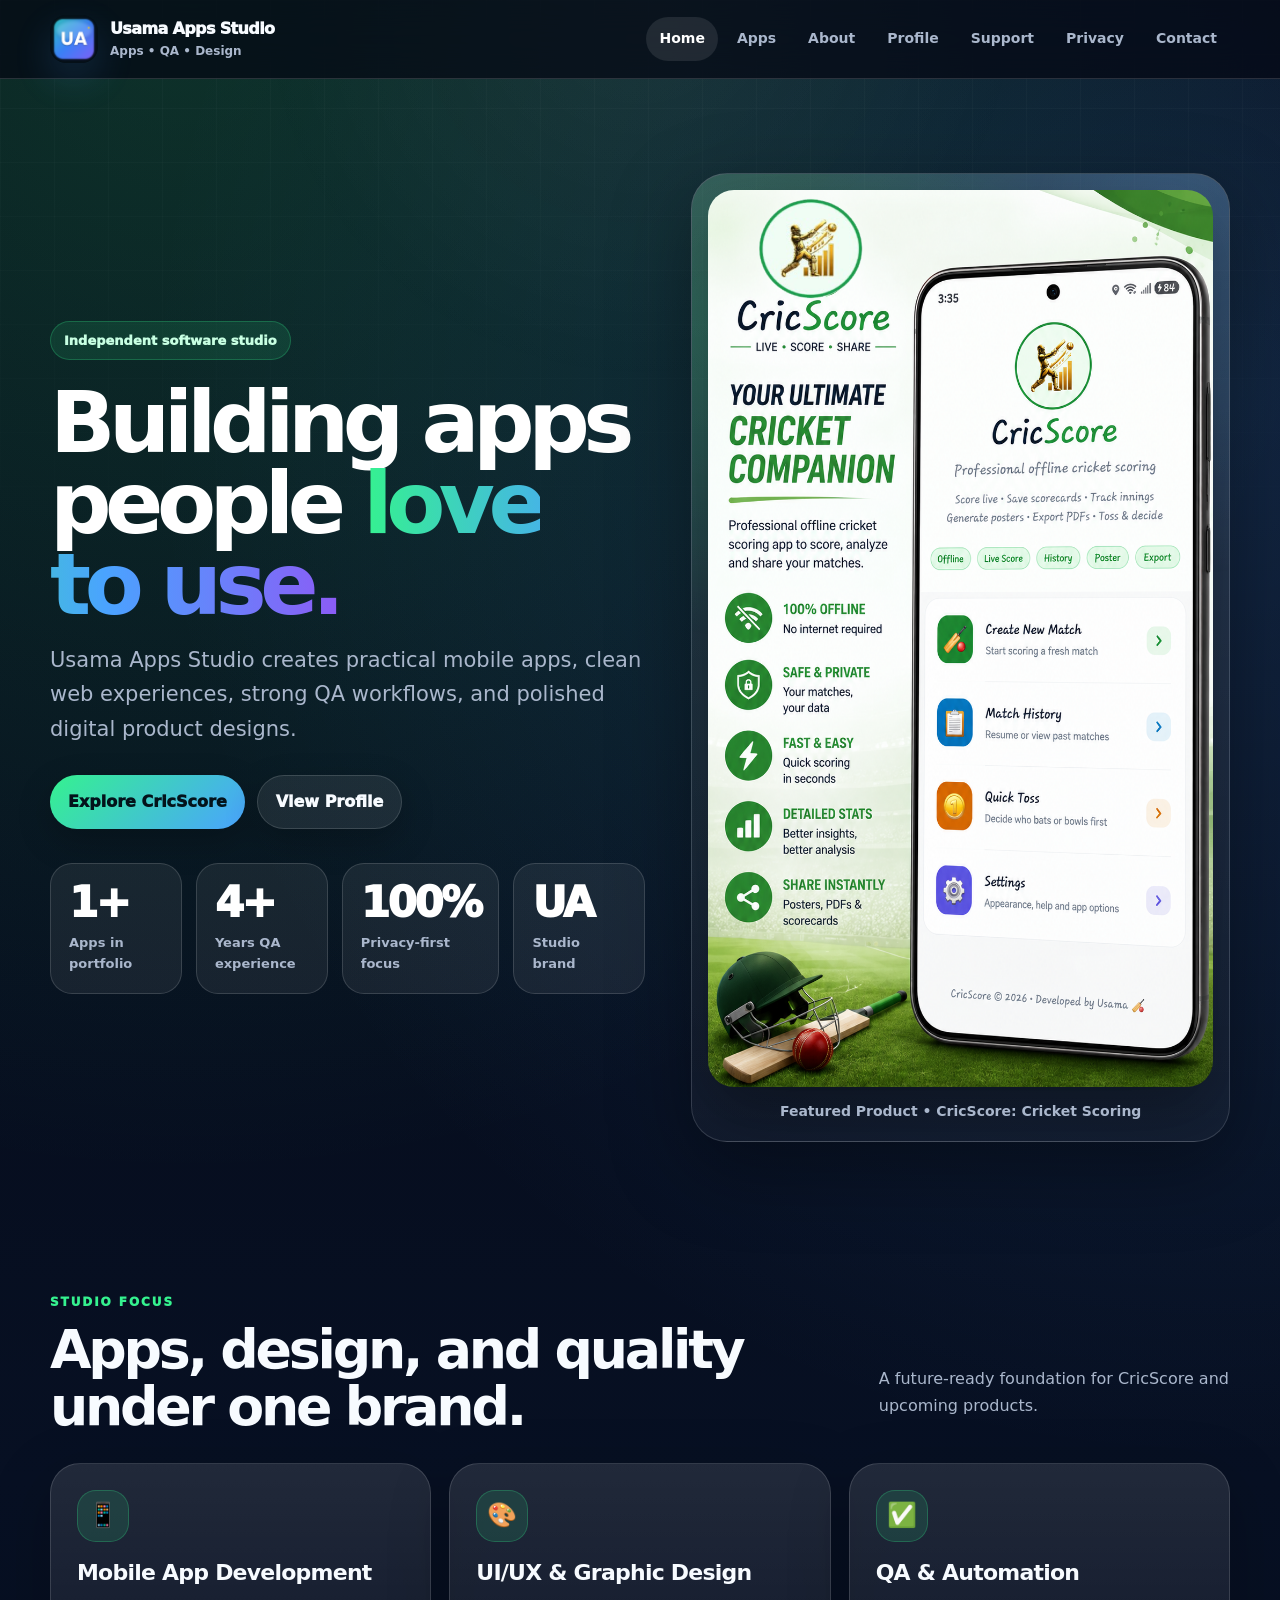
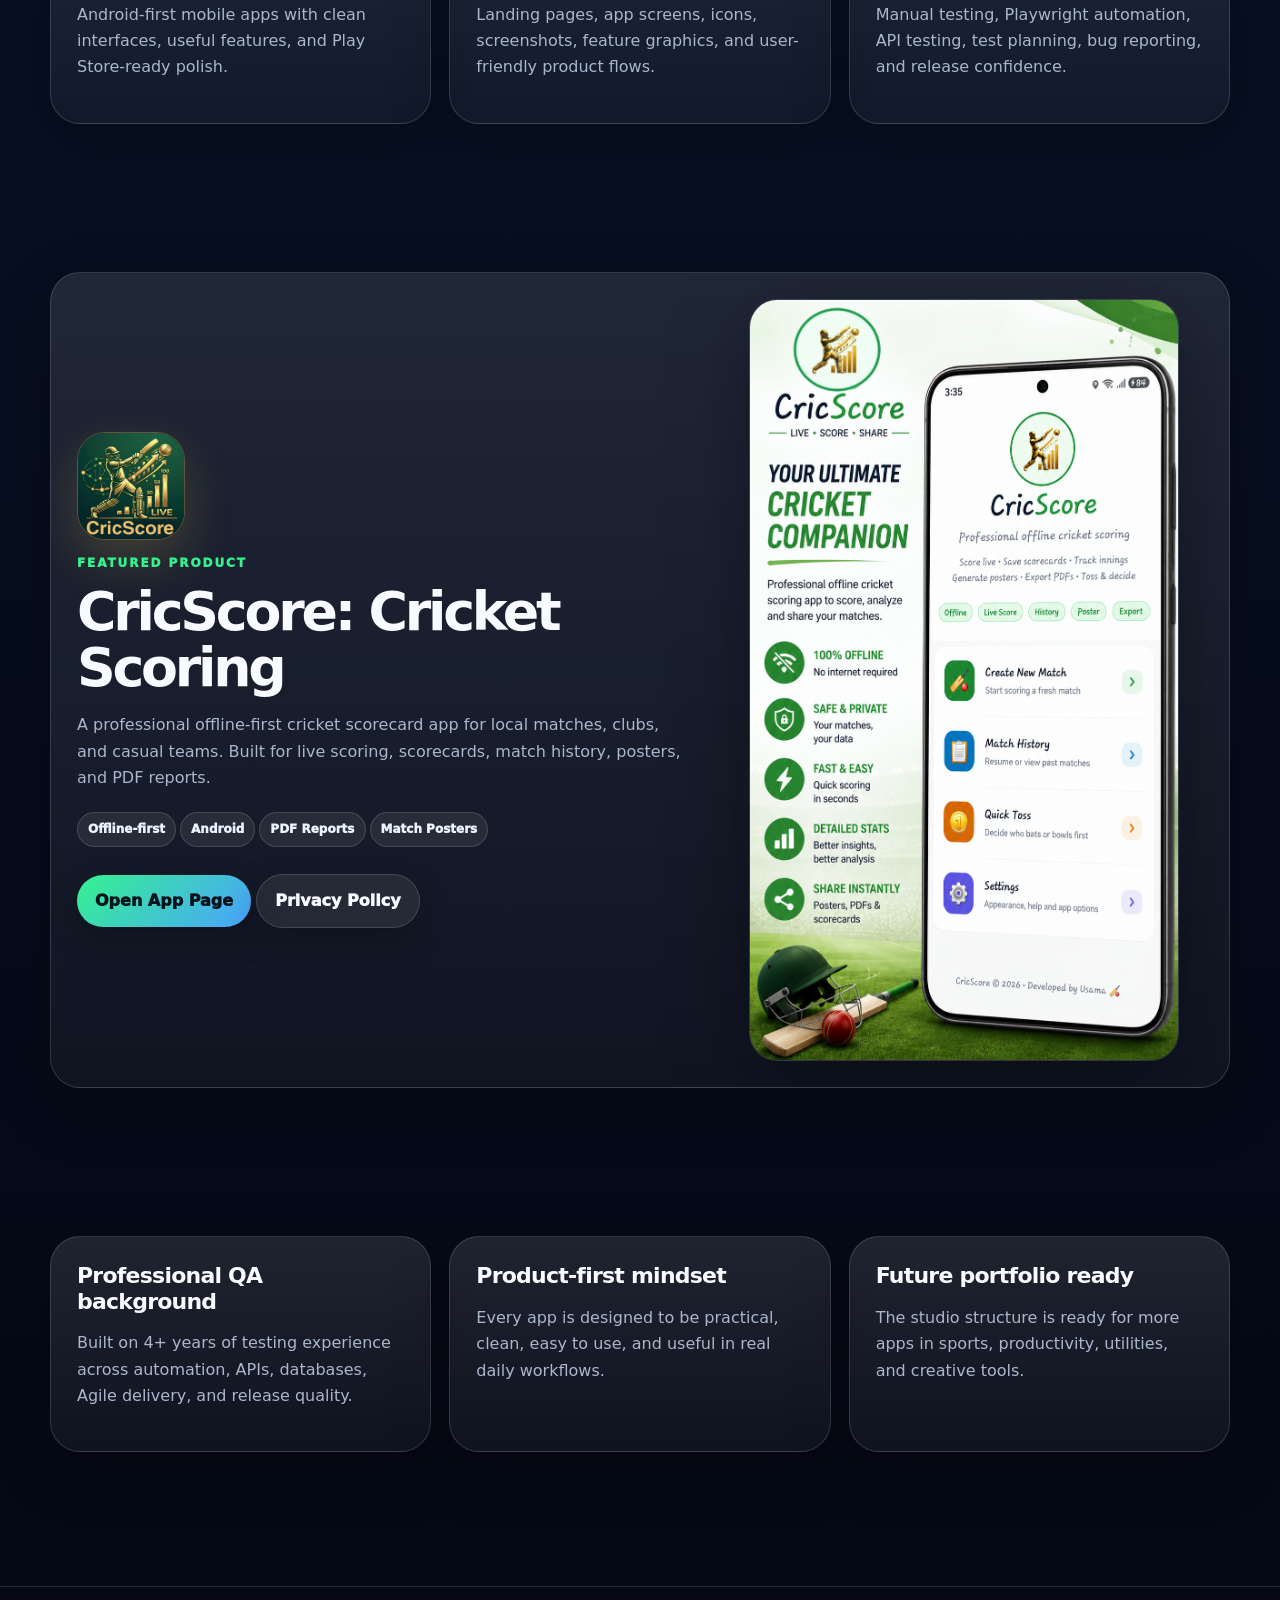
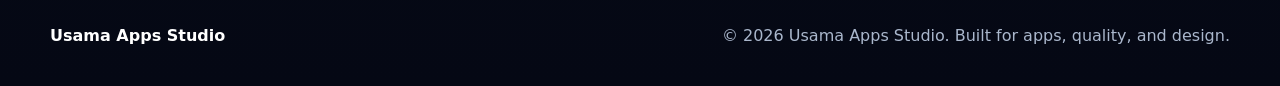
==== commit 500b05b6: "Finalizing website's Version 1.0.0" ====
--- a/index.html
+++ b/index.html
@@ -1,14 +1,7 @@
-<!doctype html><html lang="en"><head><meta charset="utf-8"><meta name="viewport" content="width=device-width,initial-scale=1"><title>Usama Apps — Mobile Apps, QA & Digital Products</title><meta name="description" content="Usama Apps builds polished mobile apps, web experiences, QA automation solutions, and digital product designs."><link rel="stylesheet" href="assets/css/style.css"></head><body>
-<nav class="nav"><div class="container nav-inner"><a class="brand" href="index.html"><span class="brand-mark">UA</span><span>Usama Apps<small>Apps • QA • Design</small></span></a><div class="links"><a class="active" href="index.html">Home</a><a href="apps/cricscore/index.html">Apps</a><a href="profile/index.html">Profile</a><a href="support/index.html">Support</a><a href="contact/index.html">Contact</a></div></div></nav>
-<header class="hero"><div class="container hero-grid"><div class="reveal"><span class="eyebrow">Building quality software</span><h1 class="h1">Building premium <span class="grad">mobile apps</span> and reliable digital products.</h1><p class="lead">Usama Apps is a future-ready developer brand focused on useful mobile applications, web experiences, software quality, automation, and clean product design.</p><div class="actions"><a class="btn btn-primary" href="apps/cricscore/index.html">Explore CricScore</a><a class="btn" href="profile/index.html">View Profile</a></div></div>
-<div class="hero-card reveal float">
-  <img src="assets/images/cricscore-hero-banner.png" alt="CricScore showcase"
-       style="width:100%;border-radius:24px;display:block;box-shadow:0 30px 60px rgba(0,0,0,.35);">
-  <p class="muted" style="margin-top:14px;text-align:center;">
-    Featured App • CricScore
-  </p>
-</div></div></div></div></header>
-<main><section class="section"><div class="container"><div class="section-head reveal"><div><span class="kicker">What we do</span><h2 class="h2">One brand for apps, design, and quality.</h2></div><p class="muted">A scalable foundation for CricScore and future products.</p></div><div class="grid-3"><div class="card reveal"><div class="icon">📱</div><h3>Mobile App Development</h3><p class="muted">Modern Android-first mobile apps with clean UI, practical features, and release-focused polish.</p></div><div class="card reveal"><div class="icon">🎨</div><h3>UI/UX & Graphic Design</h3><p class="muted">App interfaces, landing pages, brand visuals, screenshots, feature graphics, and user-friendly product flows.</p></div><div class="card reveal"><div class="icon">✅</div><h3>QA & Automation</h3><p class="muted">Manual testing, Playwright automation, API testing, test planning, bug reporting, and release quality improvements.</p></div></div></div></section>
-<section class="section"><div class="container"><div class="card app-card reveal"><div class="app-icon">🏏</div><div><span class="kicker">Featured product</span><h3>CricScore: Cricket Scoring</h3><p class="muted">A professional cricket scorecard app for local matches, clubs, and casual teams. Built for offline scoring and polished sharing.</p><a class="btn btn-primary" href="apps/cricscore/index.html">Open App Page</a> <a class="btn" href="privacy/cricscore.html">Privacy Policy</a></div></div></div></section>
-<section class="section"><div class="container grid-3"><div class="card reveal"><h3>4+ years QA experience</h3><p class="muted">Professional background in manual and automated testing, Agile teams, API testing, databases, and automation frameworks.</p></div><div class="card reveal"><h3>Future app portfolio</h3><p class="muted">Designed to support multiple apps under one developer identity: Usama Apps.</p></div><div class="card reveal"><h3>Free hosting ready</h3><p class="muted">Static, fast, and GitHub Pages compatible. Easy to upgrade later with a custom domain.</p></div></div></section></main>
-<footer class="footer"><div class="container footer-inner"><strong>Usama Apps</strong><span>© <span data-year></span> Usama Apps. Built for apps, quality, and design.</span></div></footer><script src="assets/js/main.js"></script></body></html>
+<!doctype html><html lang="en"><head><meta charset="utf-8"><meta name="viewport" content="width=device-width,initial-scale=1"><title>Usama Apps Studio — Mobile Apps, QA & Digital Products</title><meta name="description" content="Usama Apps Studio builds premium mobile apps, web experiences, QA automation solutions, and digital product designs."><link rel="stylesheet" href="assets/css/style.css"></head><body>
+<nav class="nav"><div class="container nav-inner"><a class="brand" href="index.html"><img src="assets/images/usama-apps-studio-logo.png" alt="Usama Apps Studio logo"><span>Usama Apps Studio<small>Apps • QA • Design</small></span></a><button class="menu-btn">Menu</button><div class="links"><a class="active" href="index.html">Home</a><a href="apps/cricscore/index.html">Apps</a><a href="about/index.html">About</a><a href="profile/index.html">Profile</a><a href="support/index.html">Support</a><a href="privacy/index.html">Privacy</a><a href="contact/index.html">Contact</a></div></div></nav>
+<header class="hero"><div class="container hero-grid"><div class="reveal"><span class="eyebrow">Independent software studio</span><h1 class="h1">Building apps people <span class="grad">love to use.</span></h1><p class="lead">Usama Apps Studio creates practical mobile apps, clean web experiences, strong QA workflows, and polished digital product designs.</p><div class="actions"><a class="btn btn-primary" href="apps/cricscore/index.html">Explore CricScore</a><a class="btn" href="profile/index.html">View Profile</a></div><div class="stats"><div class="stat"><strong><span data-count="1" data-suffix="+">1+</span></strong><span>Apps in portfolio</span></div><div class="stat"><strong><span data-count="4" data-suffix="+">4+</span></strong><span>Years QA experience</span></div><div class="stat"><strong>100%</strong><span>Privacy-first focus</span></div><div class="stat"><strong>UA</strong><span>Studio brand</span></div></div></div><div class="hero-visual reveal float"><img src="assets/images/cricscore-hero-banner.png" alt="CricScore app showcase"><p class="caption">Featured Product • CricScore: Cricket Scoring</p></div></div></header>
+<main><section class="section"><div class="container"><div class="section-head reveal"><div><span class="kicker">Studio focus</span><h2 class="h2">Apps, design, and quality under one brand.</h2></div><p class="muted">A future-ready foundation for CricScore and upcoming products.</p></div><div class="grid-3"><div class="card reveal"><div class="icon">📱</div><h3>Mobile App Development</h3><p class="muted">Android-first mobile apps with clean interfaces, useful features, and Play Store-ready polish.</p></div><div class="card reveal"><div class="icon">🎨</div><h3>UI/UX & Graphic Design</h3><p class="muted">Landing pages, app screens, icons, screenshots, feature graphics, and user-friendly product flows.</p></div><div class="card reveal"><div class="icon">✅</div><h3>QA & Automation</h3><p class="muted">Manual testing, Playwright automation, API testing, test planning, bug reporting, and release confidence.</p></div></div></div></section>
+<section class="section" id="apps"><div class="container"><div class="card app-showcase reveal"><div><div class="featured-logo-block"><img class="app-logo" src="assets/images/cricscore-logo.png" alt="CricScore logo"><span class="kicker">Featured product</span></div><h2 class="h2">CricScore: Cricket Scoring</h2><p class="muted">A professional offline-first cricket scorecard app for local matches, clubs, and casual teams. Built for live scoring, scorecards, match history, posters, and PDF reports.</p><span class="tag">Offline-first</span><span class="tag">Android</span><span class="tag">PDF Reports</span><span class="tag">Match Posters</span><br><br><a class="btn btn-primary" href="apps/cricscore/index.html">Open App Page</a> <a class="btn" href="privacy/cricscore.html">Privacy Policy</a></div><img class="showcase-img" src="assets/images/cricscore-hero-banner.png" alt="CricScore screens"></div></div></section>
+<section class="section"><div class="container grid-3"><div class="card reveal"><h3>Professional QA background</h3><p class="muted">Built on 4+ years of testing experience across automation, APIs, databases, Agile delivery, and release quality.</p></div><div class="card reveal"><h3>Product-first mindset</h3><p class="muted">Every app is designed to be practical, clean, easy to use, and useful in real daily workflows.</p></div><div class="card reveal"><h3>Future portfolio ready</h3><p class="muted">The studio structure is ready for more apps in sports, productivity, utilities, and creative tools.</p></div></div></section></main>
+<footer class="footer"><div class="container footer-inner"><strong>Usama Apps Studio</strong><span>© <span data-year></span> Usama Apps Studio. Built for apps, quality, and design.</span></div></footer><script src="assets/js/main.js"></script></body></html>
--- a/assets/css/style.css
+++ b/assets/css/style.css
@@ -1,7 +1,74 @@
-:root{
-  --bg:#060914;--bg2:#0b1020;--surface:rgba(255,255,255,.075);--surface2:rgba(255,255,255,.11);
-  --text:#eef4ff;--muted:#a7b3c9;--soft:#dbe7ff;--line:rgba(255,255,255,.15);
-  --brand:#35f2a4;--brand2:#47a3ff;--brand3:#c084fc;--gold:#ffd166;--danger:#ff6b6b;
-  --shadow:0 24px 70px rgba(0,0,0,.35);--radius:28px;--max:1180px;
+:root{--bg:#050814;--bg2:#071023;--card:rgba(255,255,255,.075);--card2:rgba(255,255,255,.12);--text:#f7fbff;--muted:#aab7cc;--line:rgba(255,255,255,.14);--green:#35f28f;--blue:#4aa3ff;--violet:#8b5cf6;--gold:#f7c948;--shadow:0 24px 80px rgba(0,0,0,.36);--radius:30px;--max:1180px}*{box-sizing:border-box}html{scroll-behavior:smooth}body{margin:0;font-family:Inter,ui-sans-serif,system-ui,-apple-system,"Segoe UI",Roboto,Arial,sans-serif;color:var(--text);background:radial-gradient(circle at 15% 0%,rgba(53,242,143,.18),transparent 34%),radial-gradient(circle at 95% 12%,rgba(74,163,255,.18),transparent 34%),linear-gradient(180deg,#050814 0%,#071023 45%,#050814 100%);line-height:1.65;overflow-x:hidden}body:before{content:"";position:fixed;inset:0;pointer-events:none;background-image:linear-gradient(rgba(255,255,255,.035) 1px,transparent 1px),linear-gradient(90deg,rgba(255,255,255,.035) 1px,transparent 1px);background-size:54px 54px;mask-image:linear-gradient(to bottom,rgba(0,0,0,.75),transparent 70%);z-index:-2}body:after{content:"";position:fixed;inset:0;pointer-events:none;background:radial-gradient(circle at 50% 0%,rgba(255,255,255,.05),transparent 35%);z-index:-1}.container{width:min(var(--max),calc(100% - 40px));margin:auto}a{color:inherit;text-decoration:none}.nav{position:sticky;top:0;z-index:50;background:rgba(5,8,20,.72);border-bottom:1px solid var(--line);backdrop-filter:blur(22px)}.nav-inner{height:78px;display:flex;align-items:center;justify-content:space-between;gap:20px}.brand{display:flex;align-items:center;gap:12px;font-weight:950;letter-spacing:-.04em}.brand img{width:48px;height:48px;border-radius:16px;box-shadow:0 16px 38px rgba(74,163,255,.16)}.brand small{display:block;color:var(--muted);font-weight:800;font-size:12px;letter-spacing:0}.links{display:flex;align-items:center;gap:6px}.links a{color:var(--muted);font-size:14px;font-weight:850;padding:10px 13px;border-radius:999px}.links a:hover,.links a.active{color:#fff;background:rgba(255,255,255,.095)}.menu-btn{display:none;background:rgba(255,255,255,.08);color:#fff;border:1px solid var(--line);border-radius:14px;padding:10px 12px;font-weight:900}.btn{display:inline-flex;align-items:center;justify-content:center;gap:10px;border:1px solid var(--line);background:rgba(255,255,255,.08);border-radius:999px;padding:13px 18px;font-weight:950;box-shadow:0 12px 34px rgba(0,0,0,.22);transition:.25s}.btn:hover{transform:translateY(-2px);background:rgba(255,255,255,.13)}.btn-primary{background:linear-gradient(135deg,var(--green),var(--blue));color:#03131b;border:0}.hero{padding:94px 0 72px;position:relative}.hero-grid{display:grid;grid-template-columns:1.05fr .95fr;gap:46px;align-items:center}.eyebrow{display:inline-flex;align-items:center;gap:8px;color:#c7ffe2;background:rgba(53,242,143,.11);border:1px solid rgba(53,242,143,.24);padding:8px 13px;border-radius:999px;font-size:13px;font-weight:950}.h1{font-size:clamp(44px,7vw,86px);line-height:.94;letter-spacing:-.075em;margin:22px 0 18px;color:#fff}.grad{background:linear-gradient(90deg,var(--green),var(--blue),var(--violet));-webkit-background-clip:text;background-clip:text;color:transparent}.lead{font-size:clamp(17px,2vw,21px);color:var(--muted);max-width:760px;margin:0 0 28px}.actions{display:flex;flex-wrap:wrap;gap:12px}.hero-visual{position:relative;border:1px solid var(--line);border-radius:36px;background:linear-gradient(180deg,rgba(255,255,255,.12),rgba(255,255,255,.04));padding:16px;box-shadow:var(--shadow);overflow:hidden}.hero-visual:before{content:"";position:absolute;inset:-80px;background:radial-gradient(circle at 20% 20%,rgba(53,242,143,.25),transparent 30%),radial-gradient(circle at 80% 10%,rgba(74,163,255,.24),transparent 32%);filter:blur(6px);z-index:-1}.hero-visual img{width:100%;display:block;border-radius:26px;box-shadow:0 26px 65px rgba(0,0,0,.36)}.caption{margin:13px 3px 2px;text-align:center;color:var(--muted);font-size:14px;font-weight:800}.stats{display:grid;grid-template-columns:repeat(4,1fr);gap:14px;margin-top:34px}.stat{border:1px solid var(--line);background:rgba(255,255,255,.065);border-radius:22px;padding:18px}.stat strong{font-size:28px;display:block;letter-spacing:-.05em}.stat span{color:var(--muted);font-size:13px;font-weight:800}.section{padding:74px 0}.section-head{display:flex;align-items:end;justify-content:space-between;gap:22px;margin-bottom:28px}.kicker{color:var(--green);font-size:12px;font-weight:1000;text-transform:uppercase;letter-spacing:.16em}.h2{font-size:clamp(31px,4.2vw,54px);line-height:1.05;letter-spacing:-.06em;margin:8px 0 0}.muted{color:var(--muted)}.grid-3{display:grid;grid-template-columns:repeat(3,1fr);gap:18px}.grid-2{display:grid;grid-template-columns:repeat(2,1fr);gap:20px}.card{position:relative;overflow:hidden;border:1px solid var(--line);border-radius:var(--radius);background:linear-gradient(180deg,rgba(255,255,255,.105),rgba(255,255,255,.045));box-shadow:0 18px 62px rgba(0,0,0,.24);padding:26px}.card:before{content:"";position:absolute;inset:0;background:radial-gradient(circle at 0 0,rgba(53,242,143,.09),transparent 30%);opacity:0;transition:.25s}.card:hover{transform:translateY(-4px);transition:.25s}.card:hover:before{opacity:1}.icon{width:52px;height:52px;border-radius:19px;background:rgba(53,242,143,.12);border:1px solid rgba(53,242,143,.24);display:grid;place-items:center;font-size:24px;margin-bottom:18px}.card h3{font-size:22px;line-height:1.16;margin:0 0 10px;letter-spacing:-.035em}.app-showcase{display:grid;grid-template-columns:.9fr 1.1fr;gap:24px;align-items:center}.app-logo{width:96px;height:96px;border-radius:28px;object-fit:cover;box-shadow:0 20px 50px rgba(247,201,72,.18);border:1px solid rgba(247,201,72,.3)}.showcase-img{width:100%;border-radius:28px;border:1px solid var(--line);box-shadow:var(--shadow)}.tag,.pill{display:inline-flex;padding:7px 10px;border-radius:999px;background:rgba(255,255,255,.08);border:1px solid var(--line);font-size:12px;font-weight:950;color:#eaf3ff;margin:4px 4px 0 0}.page-hero{padding:82px 0 36px}.page-title{font-size:clamp(42px,6vw,74px);line-height:.98;letter-spacing:-.075em;margin:14px 0}.profile-wrap{display:grid;grid-template-columns:.82fr 1.18fr;gap:30px;align-items:center}.portrait{width:100%;border-radius:36px;display:block;box-shadow:var(--shadow);border:1px solid var(--line);aspect-ratio:4/5;object-fit:cover}.timeline{position:relative}.timeline:before{content:"";position:absolute;left:13px;top:8px;bottom:8px;width:2px;background:linear-gradient(var(--green),var(--blue))}.timeline-item{position:relative;padding-left:42px;margin:0 0 25px}.timeline-item:before{content:"";position:absolute;left:5px;top:7px;width:18px;height:18px;border-radius:50%;background:var(--green);box-shadow:0 0 0 6px rgba(53,242,143,.12)}.list{padding-left:18px;margin:12px 0 0}.list li{margin:8px 0;color:var(--muted)}.privacy-layout{display:grid;grid-template-columns:270px 1fr;gap:22px}.toc{position:sticky;top:100px;align-self:start;border:1px solid var(--line);border-radius:26px;background:var(--card);padding:18px}.toc a{display:block;color:var(--muted);font-weight:850;padding:7px 0;border-top:1px solid rgba(255,255,255,.08);font-size:14px}.toc a:hover{color:#c7ffe2}.privacy-content section{padding:10px 0 18px;border-bottom:1px solid rgba(255,255,255,.08)}.privacy-content section:last-child{border-bottom:none}.privacy-content h2{color:#c7ffe2;letter-spacing:-.03em}.notice{border:1px solid rgba(53,242,143,.25);background:rgba(53,242,143,.10);border-left:4px solid var(--green);border-radius:22px;padding:18px;color:#dffff0;font-weight:850}.footer{border-top:1px solid var(--line);padding:36px 0;color:var(--muted);margin-top:60px}.footer-inner{display:flex;justify-content:space-between;gap:20px;align-items:center}.footer strong{color:#fff}.reveal{opacity:0;transform:translateY(24px);transition:opacity .7s ease,transform .7s ease}.reveal.visible{opacity:1;transform:none}.float{animation:float 5.5s ease-in-out infinite}@keyframes float{0%,100%{transform:translateY(0)}50%{transform:translateY(-14px)}}@media(max-width:940px){.hero-grid,.profile-wrap,.grid-2,.grid-3,.app-showcase,.privacy-layout{grid-template-columns:1fr}.links{display:none}.menu-btn{display:inline-flex}.links.open{display:flex;position:absolute;top:78px;right:20px;left:20px;flex-direction:column;background:rgba(5,8,20,.96);border:1px solid var(--line);border-radius:22px;padding:14px}.section-head{display:block}.stats{grid-template-columns:repeat(2,1fr)}.hero{padding-top:64px}.toc{position:static}.footer-inner{display:block}}@media(max-width:560px){.container{width:min(100% - 28px,var(--max))}.nav-inner{height:70px}.h1{font-size:44px}.page-title{font-size:42px}.card{padding:21px;border-radius:22px}.stats{grid-template-columns:1fr}.actions .btn{width:100%}.brand img{width:43px;height:43px}}
+
+/* Homepage polish fixes */
+.stat strong,
+.stat strong span{
+  display:block;
+  font-size:42px;
+  line-height:1;
+  font-weight:1000;
+  letter-spacing:-.06em;
+  color:#fff;
 }
-*{box-sizing:border-box}html{scroll-behavior:smooth}body{margin:0;font-family:Inter,ui-sans-serif,system-ui,-apple-system,"Segoe UI",Roboto,Arial,sans-serif;background:radial-gradient(circle at 20% 0%,rgba(53,242,164,.18),transparent 34%),radial-gradient(circle at 90% 10%,rgba(71,163,255,.22),transparent 36%),linear-gradient(180deg,var(--bg),#0a1020 52%,#070a13);color:var(--text);line-height:1.65;overflow-x:hidden}body:before{content:"";position:fixed;inset:0;pointer-events:none;background-image:linear-gradient(rgba(255,255,255,.035) 1px,transparent 1px),linear-gradient(90deg,rgba(255,255,255,.035) 1px,transparent 1px);background-size:48px 48px;mask-image:linear-gradient(to bottom,rgba(0,0,0,.8),transparent 75%);z-index:-1}a{color:inherit;text-decoration:none}.container{width:min(var(--max),calc(100% - 40px));margin:auto}.nav{position:sticky;top:0;z-index:50;background:rgba(6,9,20,.7);backdrop-filter:blur(22px);border-bottom:1px solid var(--line)}.nav-inner{height:76px;display:flex;align-items:center;justify-content:space-between;gap:20px}.brand{display:flex;align-items:center;gap:12px;font-weight:900;letter-spacing:-.04em}.brand-mark{width:44px;height:44px;border-radius:16px;background:linear-gradient(135deg,var(--brand),var(--brand2));display:grid;place-items:center;color:#051018;font-weight:1000;box-shadow:0 18px 44px rgba(53,242,164,.18)}.brand small{display:block;color:var(--muted);font-size:12px;font-weight:700;letter-spacing:0}.links{display:flex;align-items:center;gap:6px}.links a{color:var(--muted);font-weight:800;font-size:14px;padding:10px 13px;border-radius:999px}.links a:hover,.links a.active{color:var(--text);background:rgba(255,255,255,.09)}.btn{display:inline-flex;align-items:center;justify-content:center;gap:10px;padding:13px 18px;border-radius:999px;font-weight:900;border:1px solid var(--line);background:rgba(255,255,255,.08);box-shadow:0 12px 32px rgba(0,0,0,.18);transition:.25s}.btn:hover{transform:translateY(-2px);background:rgba(255,255,255,.13)}.btn-primary{background:linear-gradient(135deg,var(--brand),var(--brand2));color:#03111a;border:0}.hero{position:relative;padding:96px 0 70px}.hero-grid{display:grid;grid-template-columns:1.1fr .9fr;gap:44px;align-items:center}.eyebrow{display:inline-flex;gap:8px;align-items:center;color:var(--brand);background:rgba(53,242,164,.1);border:1px solid rgba(53,242,164,.22);padding:8px 12px;border-radius:999px;font-size:13px;font-weight:900}.h1{font-size:clamp(44px,7vw,88px);line-height:.94;letter-spacing:-.075em;margin:22px 0;color:#fff}.grad{background:linear-gradient(90deg,var(--brand),var(--brand2),var(--brand3));-webkit-background-clip:text;background-clip:text;color:transparent}.lead{font-size:clamp(17px,2vw,21px);color:var(--muted);max-width:760px;margin:0 0 28px}.actions{display:flex;flex-wrap:wrap;gap:12px}.hero-card{position:relative;border:1px solid var(--line);border-radius:34px;padding:18px;background:linear-gradient(180deg,rgba(255,255,255,.12),rgba(255,255,255,.05));box-shadow:var(--shadow);overflow:hidden}.hero-card:before{content:"";position:absolute;inset:-2px;background:radial-gradient(circle at 20% 10%,rgba(53,242,164,.25),transparent 30%),radial-gradient(circle at 90% 20%,rgba(71,163,255,.22),transparent 35%);z-index:-1}.app-preview{border-radius:26px;min-height:420px;padding:28px;background:linear-gradient(160deg,rgba(8,16,32,.95),rgba(9,25,29,.94));border:1px solid rgba(255,255,255,.1);display:flex;flex-direction:column;justify-content:space-between}.phone{align-self:center;width:190px;height:360px;border-radius:34px;border:10px solid #111827;background:linear-gradient(180deg,#0b1b13,#062016);box-shadow:0 24px 70px rgba(0,0,0,.45);padding:18px}.score{font-size:38px;font-weight:1000;letter-spacing:-.06em}.pill-row{display:flex;gap:8px;flex-wrap:wrap}.pill{font-size:12px;font-weight:900;color:#dfffee;background:rgba(53,242,164,.12);border:1px solid rgba(53,242,164,.25);padding:7px 9px;border-radius:999px}.section{padding:72px 0}.section-head{display:flex;justify-content:space-between;align-items:end;gap:24px;margin-bottom:28px}.kicker{color:var(--brand);text-transform:uppercase;letter-spacing:.14em;font-size:12px;font-weight:1000}.h2{font-size:clamp(30px,4vw,52px);line-height:1.05;letter-spacing:-.055em;margin:8px 0 0}.muted{color:var(--muted)}.grid-3{display:grid;grid-template-columns:repeat(3,1fr);gap:18px}.grid-2{display:grid;grid-template-columns:repeat(2,1fr);gap:18px}.card{border:1px solid var(--line);border-radius:var(--radius);background:linear-gradient(180deg,rgba(255,255,255,.105),rgba(255,255,255,.045));box-shadow:0 18px 60px rgba(0,0,0,.22);padding:26px;position:relative;overflow:hidden}.card:hover{transform:translateY(-4px);transition:.25s}.icon{width:48px;height:48px;border-radius:18px;background:rgba(53,242,164,.12);border:1px solid rgba(53,242,164,.25);display:grid;place-items:center;font-size:24px;margin-bottom:18px}.card h3{font-size:22px;line-height:1.15;margin:0 0 10px;letter-spacing:-.03em}.app-card{display:grid;grid-template-columns:88px 1fr;gap:18px;align-items:center}.app-icon{width:88px;height:88px;border-radius:25px;background:linear-gradient(135deg,#14d86d,#0b7f3a);display:grid;place-items:center;font-size:42px;box-shadow:0 20px 50px rgba(20,216,109,.18)}.tag{display:inline-flex;padding:7px 10px;border-radius:999px;background:rgba(255,255,255,.08);border:1px solid var(--line);font-weight:900;color:var(--soft);font-size:12px;margin:4px 4px 0 0}.page-hero{padding:80px 0 35px}.page-title{font-size:clamp(42px,6vw,72px);line-height:.98;letter-spacing:-.07em;margin:14px 0}.profile-wrap{display:grid;grid-template-columns:.82fr 1.18fr;gap:28px;align-items:start}.portrait{width:100%;border-radius:34px;display:block;box-shadow:var(--shadow);border:1px solid var(--line);aspect-ratio:4/5;object-fit:cover}.timeline{position:relative}.timeline:before{content:"";position:absolute;left:13px;top:8px;bottom:8px;width:2px;background:linear-gradient(var(--brand),var(--brand2))}.timeline-item{position:relative;padding-left:42px;margin:0 0 24px}.timeline-item:before{content:"";position:absolute;left:5px;top:6px;width:18px;height:18px;border-radius:50%;background:var(--brand);box-shadow:0 0 0 6px rgba(53,242,164,.12)}.list{padding-left:18px;margin:12px 0 0}.list li{margin:8px 0;color:var(--muted)}.notice{border-left:4px solid var(--brand);background:rgba(53,242,164,.1);border-radius:20px;padding:18px;color:#dcfff0}.footer{border-top:1px solid var(--line);padding:34px 0;color:var(--muted);margin-top:60px}.footer-inner{display:flex;justify-content:space-between;gap:20px;align-items:center}.reveal{opacity:0;transform:translateY(24px);transition:opacity .7s ease,transform .7s ease}.reveal.visible{opacity:1;transform:none}.float{animation:float 5s ease-in-out infinite}@keyframes float{0%,100%{transform:translateY(0)}50%{transform:translateY(-14px)}}@media(max-width:900px){.hero-grid,.profile-wrap,.grid-2,.grid-3{grid-template-columns:1fr}.links{display:none}.section-head{display:block}.hero{padding-top:64px}.footer-inner{display:block}.app-preview{min-height:340px}.phone{width:170px;height:310px}}@media(max-width:560px){.container{width:min(100% - 28px,var(--max))}.nav-inner{height:68px}.h1{font-size:44px}.page-title{font-size:42px}.card{padding:21px;border-radius:22px}.app-card{grid-template-columns:1fr}.actions .btn{width:100%}}
+.stat > span{
+  display:block;
+  margin-top:8px;
+  color:var(--muted);
+  font-size:13px;
+  font-weight:800;
+}
+.featured-logo-block{
+  display:flex;
+  flex-direction:column;
+  align-items:flex-start;
+  gap:14px;
+  margin-bottom:10px;
+}
+.featured-logo-block .kicker{
+  display:block;
+}
+.app-showcase{
+  grid-template-columns:1fr .78fr;
+  gap:34px;
+}
+.showcase-img{
+  width:100%;
+  max-width:430px;
+  justify-self:center;
+  align-self:center;
+}
+.app-logo{
+  width:108px;
+  height:108px;
+}
+@media(max-width:940px){
+  .showcase-img{max-width:520px;width:100%;}
+}
+@media(max-width:560px){
+  .stat strong,
+  .stat strong span{font-size:38px;}
+  .app-logo{width:92px;height:92px;}
+}
+.logo-wrapper{
+    display:flex;
+    flex-direction:column;
+    align-items:flex-start;
+    gap:16px;
+    margin-bottom:24px;
+}
+
+.logo-wrapper .eyebrow{
+    margin:0;
+}
+
+.logo-wrapper .app-logo{
+    display:block;
+    width:120px;
+    height:auto;
+}
+.tag-list{
+    display:flex;
+    flex-wrap:wrap;
+    gap:10px;
+    margin-top:16px;
+}
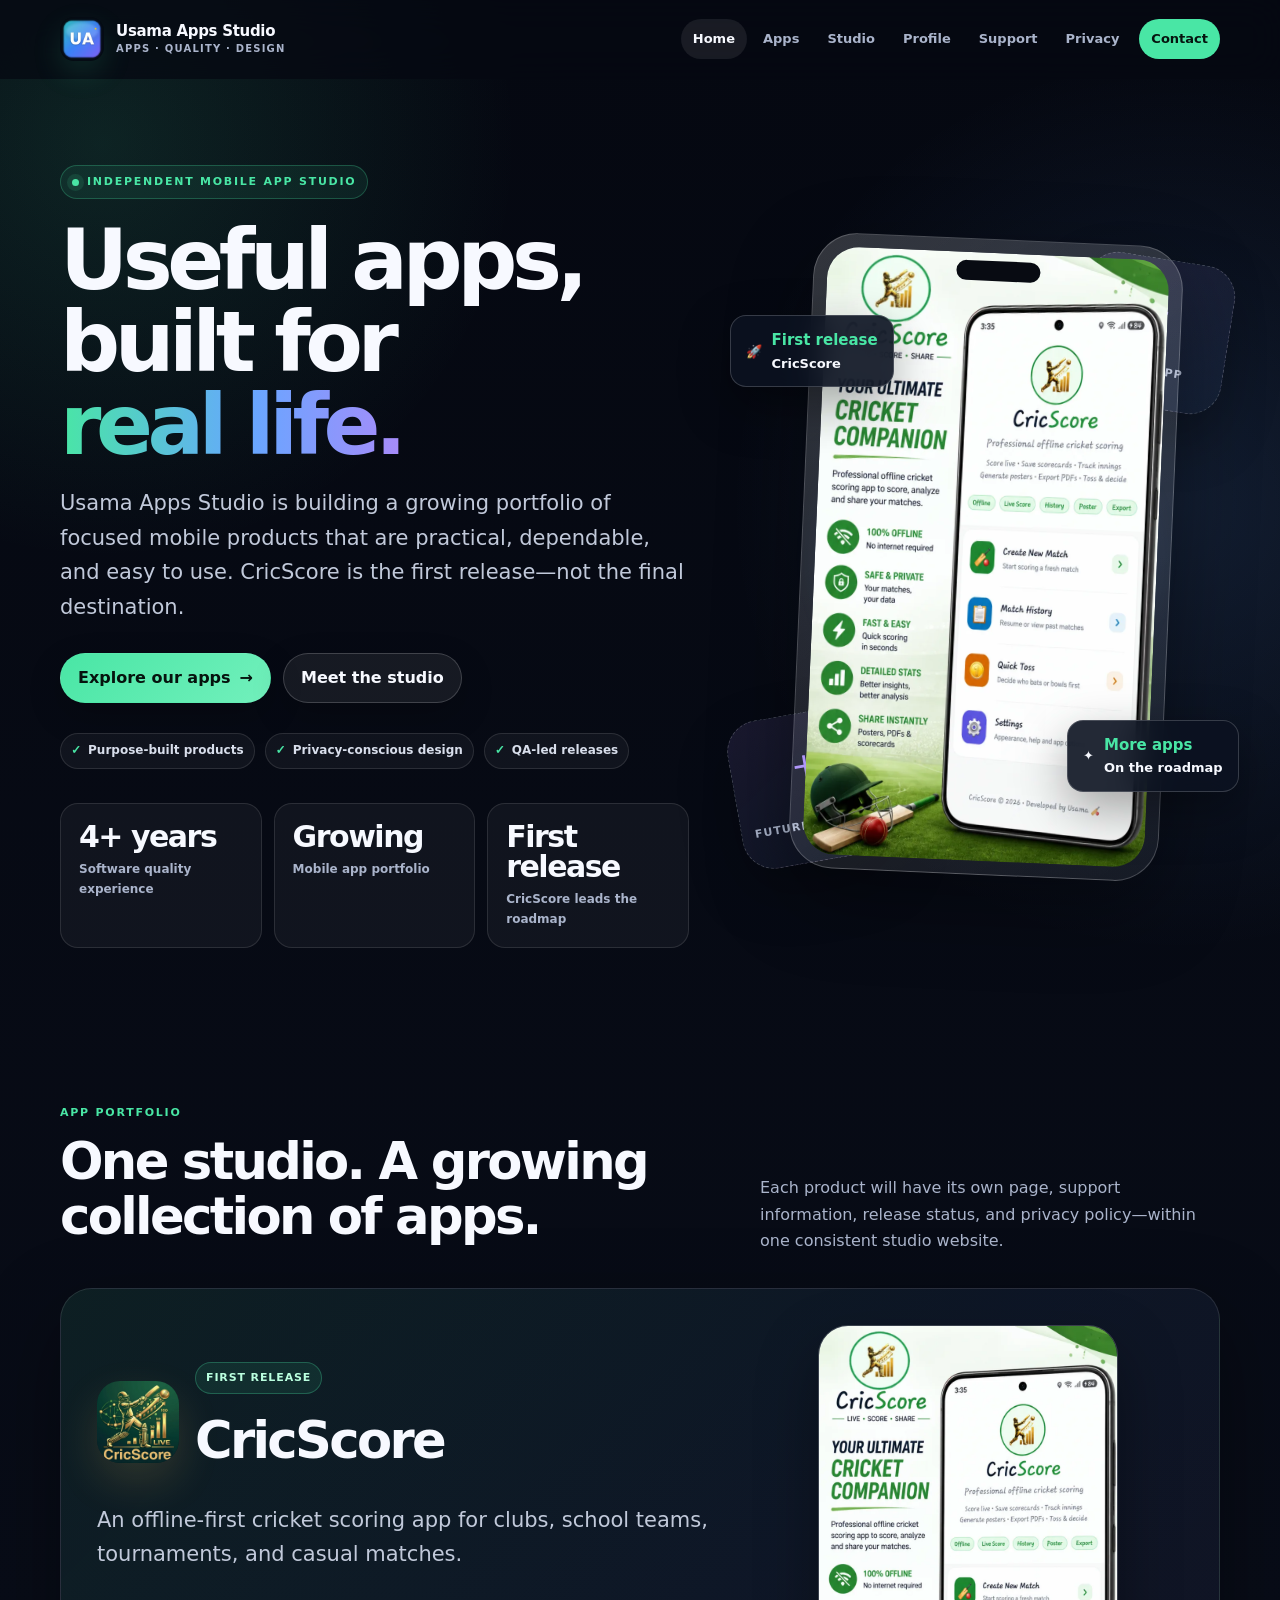
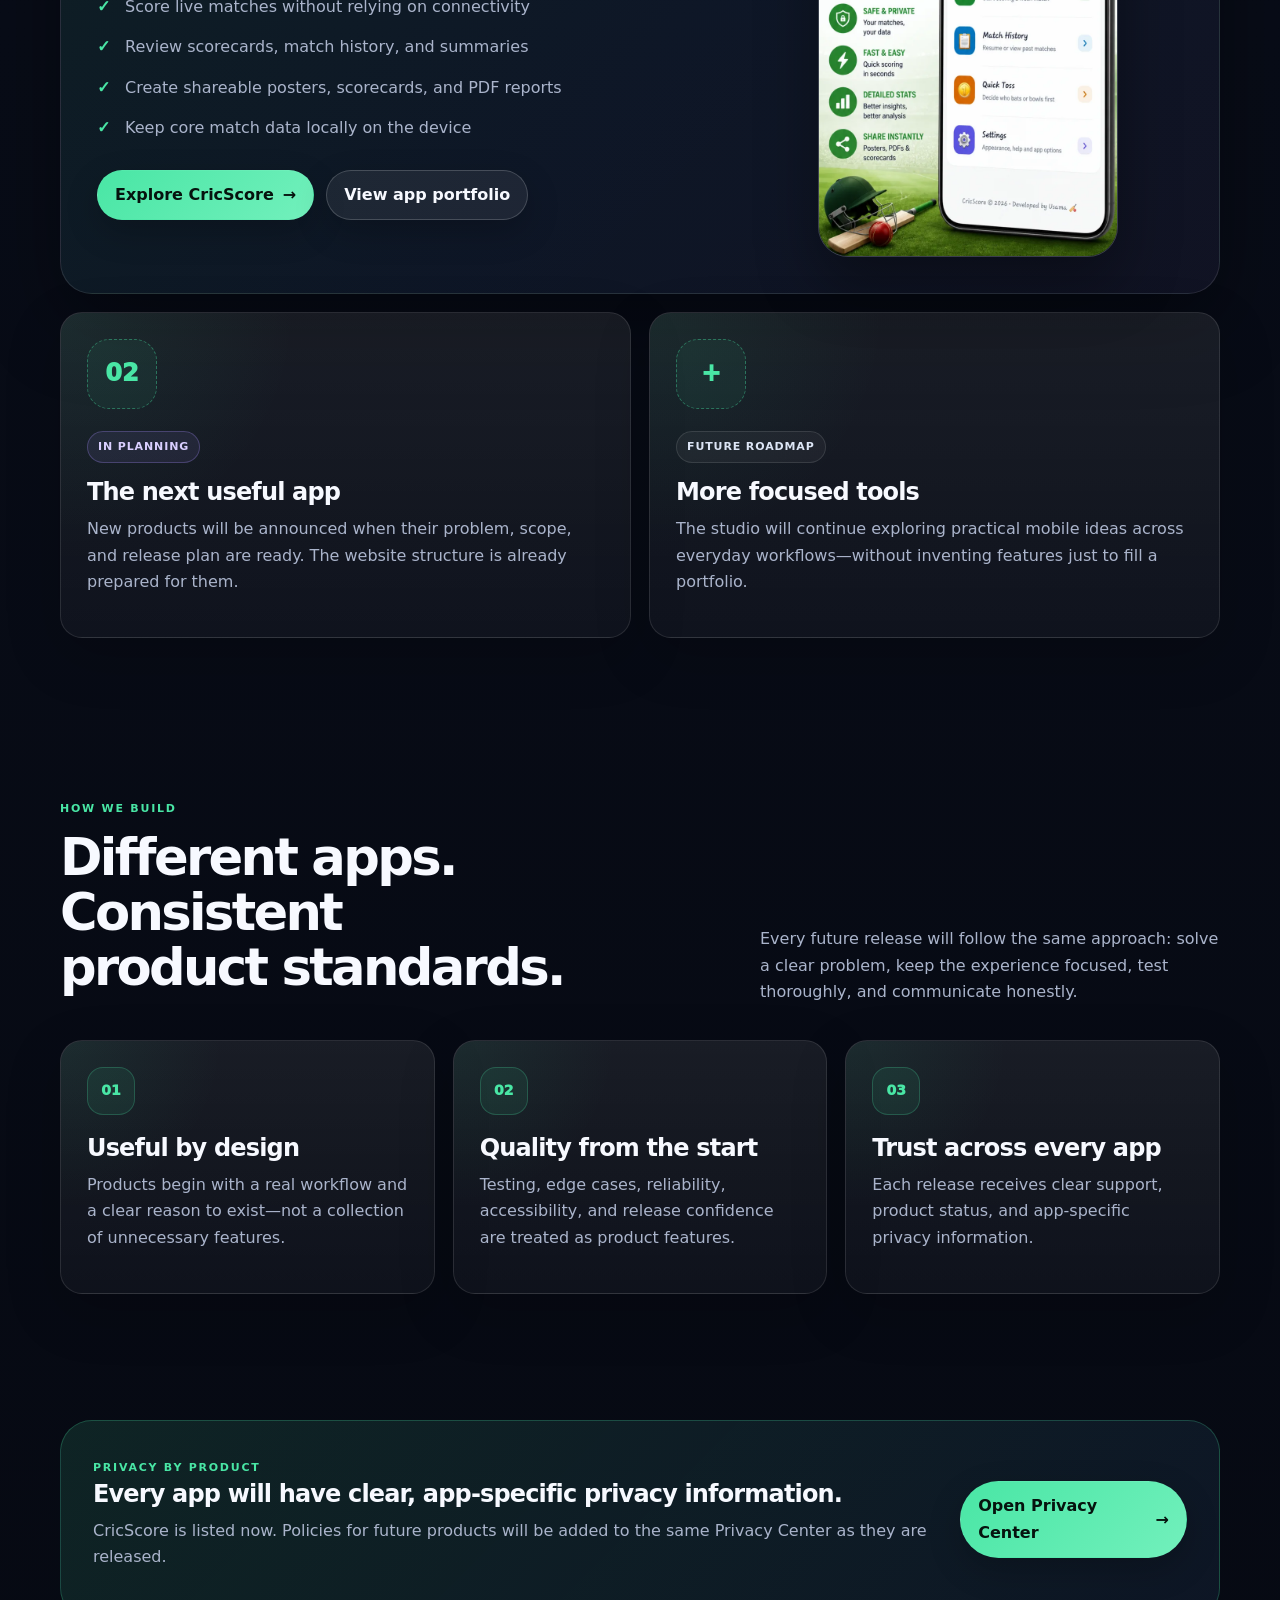
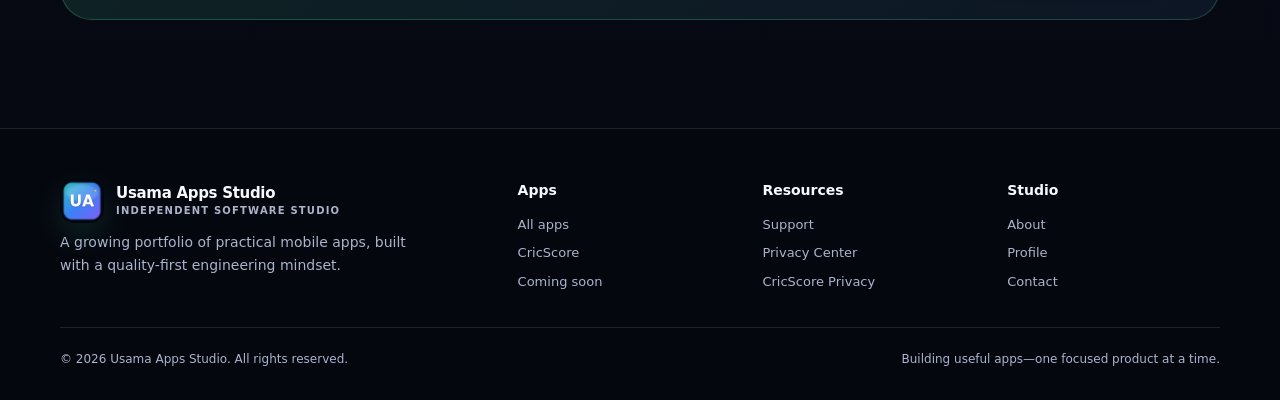
==== commit ef924552: "Updated whole website" ====
--- a/index.html
+++ b/index.html
@@ -1,7 +1,113 @@
-<!doctype html><html lang="en"><head><meta charset="utf-8"><meta name="viewport" content="width=device-width,initial-scale=1"><title>Usama Apps Studio — Mobile Apps, QA & Digital Products</title><meta name="description" content="Usama Apps Studio builds premium mobile apps, web experiences, QA automation solutions, and digital product designs."><link rel="stylesheet" href="assets/css/style.css"></head><body>
-<nav class="nav"><div class="container nav-inner"><a class="brand" href="index.html"><img src="assets/images/usama-apps-studio-logo.png" alt="Usama Apps Studio logo"><span>Usama Apps Studio<small>Apps • QA • Design</small></span></a><button class="menu-btn">Menu</button><div class="links"><a class="active" href="index.html">Home</a><a href="apps/cricscore/index.html">Apps</a><a href="about/index.html">About</a><a href="profile/index.html">Profile</a><a href="support/index.html">Support</a><a href="privacy/index.html">Privacy</a><a href="contact/index.html">Contact</a></div></div></nav>
-<header class="hero"><div class="container hero-grid"><div class="reveal"><span class="eyebrow">Independent software studio</span><h1 class="h1">Building apps people <span class="grad">love to use.</span></h1><p class="lead">Usama Apps Studio creates practical mobile apps, clean web experiences, strong QA workflows, and polished digital product designs.</p><div class="actions"><a class="btn btn-primary" href="apps/cricscore/index.html">Explore CricScore</a><a class="btn" href="profile/index.html">View Profile</a></div><div class="stats"><div class="stat"><strong><span data-count="1" data-suffix="+">1+</span></strong><span>Apps in portfolio</span></div><div class="stat"><strong><span data-count="4" data-suffix="+">4+</span></strong><span>Years QA experience</span></div><div class="stat"><strong>100%</strong><span>Privacy-first focus</span></div><div class="stat"><strong>UA</strong><span>Studio brand</span></div></div></div><div class="hero-visual reveal float"><img src="assets/images/cricscore-hero-banner.png" alt="CricScore app showcase"><p class="caption">Featured Product • CricScore: Cricket Scoring</p></div></div></header>
-<main><section class="section"><div class="container"><div class="section-head reveal"><div><span class="kicker">Studio focus</span><h2 class="h2">Apps, design, and quality under one brand.</h2></div><p class="muted">A future-ready foundation for CricScore and upcoming products.</p></div><div class="grid-3"><div class="card reveal"><div class="icon">📱</div><h3>Mobile App Development</h3><p class="muted">Android-first mobile apps with clean interfaces, useful features, and Play Store-ready polish.</p></div><div class="card reveal"><div class="icon">🎨</div><h3>UI/UX & Graphic Design</h3><p class="muted">Landing pages, app screens, icons, screenshots, feature graphics, and user-friendly product flows.</p></div><div class="card reveal"><div class="icon">✅</div><h3>QA & Automation</h3><p class="muted">Manual testing, Playwright automation, API testing, test planning, bug reporting, and release confidence.</p></div></div></div></section>
-<section class="section" id="apps"><div class="container"><div class="card app-showcase reveal"><div><div class="featured-logo-block"><img class="app-logo" src="assets/images/cricscore-logo.png" alt="CricScore logo"><span class="kicker">Featured product</span></div><h2 class="h2">CricScore: Cricket Scoring</h2><p class="muted">A professional offline-first cricket scorecard app for local matches, clubs, and casual teams. Built for live scoring, scorecards, match history, posters, and PDF reports.</p><span class="tag">Offline-first</span><span class="tag">Android</span><span class="tag">PDF Reports</span><span class="tag">Match Posters</span><br><br><a class="btn btn-primary" href="apps/cricscore/index.html">Open App Page</a> <a class="btn" href="privacy/cricscore.html">Privacy Policy</a></div><img class="showcase-img" src="assets/images/cricscore-hero-banner.png" alt="CricScore screens"></div></div></section>
-<section class="section"><div class="container grid-3"><div class="card reveal"><h3>Professional QA background</h3><p class="muted">Built on 4+ years of testing experience across automation, APIs, databases, Agile delivery, and release quality.</p></div><div class="card reveal"><h3>Product-first mindset</h3><p class="muted">Every app is designed to be practical, clean, easy to use, and useful in real daily workflows.</p></div><div class="card reveal"><h3>Future portfolio ready</h3><p class="muted">The studio structure is ready for more apps in sports, productivity, utilities, and creative tools.</p></div></div></section></main>
-<footer class="footer"><div class="container footer-inner"><strong>Usama Apps Studio</strong><span>© <span data-year></span> Usama Apps Studio. Built for apps, quality, and design.</span></div></footer><script src="assets/js/main.js"></script></body></html>
+<!doctype html>
+<html lang="en">
+<head>
+  <meta charset="utf-8">
+  <meta name="viewport" content="width=device-width, initial-scale=1">
+  <meta name="theme-color" content="#060912">
+  <meta name="color-scheme" content="dark">
+  <title>Usama Apps Studio — Useful Mobile Apps, Built to Grow</title>
+  <meta name="description" content="Usama Apps Studio builds a growing portfolio of practical mobile apps, starting with CricScore and guided by quality-first engineering and thoughtful design.">
+  <link rel="canonical" href="https://musama99.github.io/usama-apps/">
+  <link rel="icon" type="image/png" href="assets/images/favicon.png">
+  <link rel="stylesheet" href="assets/css/style.css">
+  <meta property="og:type" content="website">
+  <meta property="og:title" content="Usama Apps Studio — Useful Mobile Apps, Built to Grow">
+  <meta property="og:description" content="Usama Apps Studio builds a growing portfolio of practical mobile apps, starting with CricScore and guided by quality-first engineering and thoughtful design.">
+  <meta property="og:url" content="https://musama99.github.io/usama-apps/">
+  <meta property="og:image" content="https://musama99.github.io/usama-apps/assets/images/optimized/studio-logo.webp">
+  <meta name="twitter:card" content="summary">
+  <meta name="twitter:title" content="Usama Apps Studio — Useful Mobile Apps, Built to Grow">
+  <meta name="twitter:description" content="Usama Apps Studio builds a growing portfolio of practical mobile apps, starting with CricScore and guided by quality-first engineering and thoughtful design.">
+  <meta name="twitter:image" content="https://musama99.github.io/usama-apps/assets/images/optimized/studio-logo.webp">
+  <script>document.documentElement.classList.add('js');</script>
+  <script type="application/ld+json">{
+  "@context":"https://schema.org",
+  "@type":"Organization",
+  "name":"Usama Apps Studio",
+  "url":"https://musama99.github.io/usama-apps/",
+  "logo":"https://musama99.github.io/usama-apps/assets/images/optimized/studio-logo.webp",
+  "email":"mailto:usama.services00@gmail.com",
+  "founder":{"@type":"Person","name":"Muhammad Usama"}
+}</script>
+</head><body>
+<a class="skip-link" href="#main-content">Skip to main content</a>
+<nav class="nav" aria-label="Primary navigation">
+  <div class="container nav-inner">
+    <a class="brand" href="index.html" aria-label="Usama Apps Studio home">
+      <img src="assets/images/optimized/studio-logo.webp" width="44" height="44" alt="">
+      <span class="brand-copy">Usama Apps Studio<small>Apps · Quality · Design</small></span>
+    </a>
+    <button class="menu-btn" type="button" aria-expanded="false" aria-controls="primary-menu" aria-label="Open navigation menu"><span class="menu-icon" aria-hidden="true"></span>Menu</button>
+    <div class="nav-links" id="primary-menu"><a href="index.html" class="active" aria-current="page">Home</a><a href="apps/index.html" class="">Apps</a><a href="about/index.html" class="">Studio</a><a href="profile/index.html" class="">Profile</a><a href="support/index.html" class="">Support</a><a href="privacy/index.html" class="">Privacy</a><a href="contact/index.html" class="nav-cta">Contact</a></div>
+  </div>
+</nav>
+<main id="main-content">
+  <header class="hero">
+    <div class="container hero-grid">
+      <div class="reveal">
+        <span class="eyebrow">Independent mobile app studio</span>
+        <h1 class="display">Useful apps, built for <span class="grad">real life.</span></h1>
+        <p class="lead">Usama Apps Studio is building a growing portfolio of focused mobile products that are practical, dependable, and easy to use. CricScore is the first release—not the final destination.</p>
+        <div class="actions"><a class="btn btn-primary btn-arrow" href="apps/index.html">Explore our apps</a><a class="btn" href="about/index.html">Meet the studio</a></div>
+        <div class="trust-row"><span class="trust-item">Purpose-built products</span><span class="trust-item">Privacy-conscious design</span><span class="trust-item">QA-led releases</span></div>
+        <div class="stat-grid"><div class="stat"><strong>4+ years</strong><span>Software quality experience</span></div><div class="stat"><strong>Growing</strong><span>Mobile app portfolio</span></div><div class="stat"><strong>First release</strong><span>CricScore leads the roadmap</span></div></div>
+      </div>
+      <div class="product-visual studio-visual reveal" aria-label="Usama Apps Studio growing application portfolio">
+        <div class="future-tile future-tile-one" aria-hidden="true"><span>+</span><small>Next app</small></div>
+        <div class="future-tile future-tile-two" aria-hidden="true"><span>+</span><small>Future release</small></div>
+        <div class="phone-shell"><img src="assets/images/optimized/cricscore-hero.webp" width="760" height="1350" alt="CricScore, the first app from Usama Apps Studio" fetchpriority="high"></div>
+        <div class="floating-badge badge-one"><span>🚀</span><span><strong>First release</strong>CricScore</span></div>
+        <div class="floating-badge badge-two"><span>✦</span><span><strong>More apps</strong>On the roadmap</span></div>
+      </div>
+    </div>
+  </header>
+
+  <section class="section" aria-labelledby="app-portfolio">
+    <div class="container">
+      <div class="section-head reveal"><div><span class="kicker">App portfolio</span><h2 class="h2" id="app-portfolio">One studio. A growing collection of apps.</h2></div><p class="muted">Each product will have its own page, support information, release status, and privacy policy—within one consistent studio website.</p></div>
+      <div class="product-panel reveal">
+        <div>
+          <div class="app-title-row"><img class="app-icon" src="assets/images/optimized/cricscore-logo.webp" width="82" height="82" alt="CricScore app icon"><div><span class="status-pill status-live">First release</span><h3 class="h2">CricScore</h3></div></div>
+          <p class="lead">An offline-first cricket scoring app for clubs, school teams, tournaments, and casual matches.</p>
+          <ul class="feature-list"><li>Score live matches without relying on connectivity</li><li>Review scorecards, match history, and summaries</li><li>Create shareable posters, scorecards, and PDF reports</li><li>Keep core match data locally on the device</li></ul>
+          <div class="actions"><a class="btn btn-primary btn-arrow" href="apps/cricscore/index.html">Explore CricScore</a><a class="btn" href="apps/index.html">View app portfolio</a></div>
+        </div>
+        <img class="product-shot" src="assets/images/optimized/cricscore-hero.webp" width="760" height="1350" alt="CricScore mobile application preview" loading="lazy">
+      </div>
+      <div class="grid-2 portfolio-preview" id="coming-soon">
+        <article class="card future-card reveal"><div class="future-app-mark" aria-hidden="true">02</div><span class="status-pill status-planned">In planning</span><h3 class="h3">The next useful app</h3><p class="muted">New products will be announced when their problem, scope, and release plan are ready. The website structure is already prepared for them.</p></article>
+        <article class="card future-card reveal"><div class="future-app-mark" aria-hidden="true">+</div><span class="status-pill">Future roadmap</span><h3 class="h3">More focused tools</h3><p class="muted">The studio will continue exploring practical mobile ideas across everyday workflows—without inventing features just to fill a portfolio.</p></article>
+      </div>
+    </div>
+  </section>
+
+  <section class="section" aria-labelledby="studio-principles">
+    <div class="container">
+      <div class="section-head reveal"><div><span class="kicker">How we build</span><h2 class="h2" id="studio-principles">Different apps. Consistent product standards.</h2></div><p class="muted">Every future release will follow the same approach: solve a clear problem, keep the experience focused, test thoroughly, and communicate honestly.</p></div>
+      <div class="grid-3">
+        <article class="card reveal"><span class="number-icon">01</span><h3 class="h3">Useful by design</h3><p class="muted">Products begin with a real workflow and a clear reason to exist—not a collection of unnecessary features.</p></article>
+        <article class="card reveal"><span class="number-icon">02</span><h3 class="h3">Quality from the start</h3><p class="muted">Testing, edge cases, reliability, accessibility, and release confidence are treated as product features.</p></article>
+        <article class="card reveal"><span class="number-icon">03</span><h3 class="h3">Trust across every app</h3><p class="muted">Each release receives clear support, product status, and app-specific privacy information.</p></article>
+      </div>
+    </div>
+  </section>
+
+  <section class="section-sm"><div class="container"><div class="callout callout-row reveal"><div><span class="kicker">Privacy by product</span><h2 class="h3">Every app will have clear, app-specific privacy information.</h2><p class="muted">CricScore is listed now. Policies for future products will be added to the same Privacy Center as they are released.</p></div><a class="btn btn-primary btn-arrow" href="privacy/index.html">Open Privacy Center</a></div></div></section>
+</main>
+<footer class="footer">
+  <div class="container">
+    <div class="footer-grid">
+      <div class="footer-brand">
+        <a class="brand" href="index.html"><img src="assets/images/optimized/studio-logo.webp" width="44" height="44" alt=""><span class="brand-copy">Usama Apps Studio<small>Independent software studio</small></span></a>
+        <p>A growing portfolio of practical mobile apps, built with a quality-first engineering mindset.</p>
+      </div>
+      <div><h3>Apps</h3><div class="footer-links"><a href="apps/index.html">All apps</a><a href="apps/cricscore/index.html">CricScore</a><a href="apps/index.html#coming-soon">Coming soon</a></div></div>
+      <div><h3>Resources</h3><div class="footer-links"><a href="support/index.html">Support</a><a href="privacy/index.html">Privacy Center</a><a href="privacy/cricscore.html">CricScore Privacy</a></div></div>
+      <div><h3>Studio</h3><div class="footer-links"><a href="about/index.html">About</a><a href="profile/index.html">Profile</a><a href="contact/index.html">Contact</a></div></div>
+    </div>
+    <div class="footer-bottom"><span>© <span data-year></span> Usama Apps Studio. All rights reserved.</span><span>Building useful apps—one focused product at a time.</span></div>
+  </div>
+</footer>
+<script src="assets/js/main.js" defer></script>
+</body>
+</html>
--- a/assets/css/style.css
+++ b/assets/css/style.css
@@ -1,74 +1,329 @@
-:root{--bg:#050814;--bg2:#071023;--card:rgba(255,255,255,.075);--card2:rgba(255,255,255,.12);--text:#f7fbff;--muted:#aab7cc;--line:rgba(255,255,255,.14);--green:#35f28f;--blue:#4aa3ff;--violet:#8b5cf6;--gold:#f7c948;--shadow:0 24px 80px rgba(0,0,0,.36);--radius:30px;--max:1180px}*{box-sizing:border-box}html{scroll-behavior:smooth}body{margin:0;font-family:Inter,ui-sans-serif,system-ui,-apple-system,"Segoe UI",Roboto,Arial,sans-serif;color:var(--text);background:radial-gradient(circle at 15% 0%,rgba(53,242,143,.18),transparent 34%),radial-gradient(circle at 95% 12%,rgba(74,163,255,.18),transparent 34%),linear-gradient(180deg,#050814 0%,#071023 45%,#050814 100%);line-height:1.65;overflow-x:hidden}body:before{content:"";position:fixed;inset:0;pointer-events:none;background-image:linear-gradient(rgba(255,255,255,.035) 1px,transparent 1px),linear-gradient(90deg,rgba(255,255,255,.035) 1px,transparent 1px);background-size:54px 54px;mask-image:linear-gradient(to bottom,rgba(0,0,0,.75),transparent 70%);z-index:-2}body:after{content:"";position:fixed;inset:0;pointer-events:none;background:radial-gradient(circle at 50% 0%,rgba(255,255,255,.05),transparent 35%);z-index:-1}.container{width:min(var(--max),calc(100% - 40px));margin:auto}a{color:inherit;text-decoration:none}.nav{position:sticky;top:0;z-index:50;background:rgba(5,8,20,.72);border-bottom:1px solid var(--line);backdrop-filter:blur(22px)}.nav-inner{height:78px;display:flex;align-items:center;justify-content:space-between;gap:20px}.brand{display:flex;align-items:center;gap:12px;font-weight:950;letter-spacing:-.04em}.brand img{width:48px;height:48px;border-radius:16px;box-shadow:0 16px 38px rgba(74,163,255,.16)}.brand small{display:block;color:var(--muted);font-weight:800;font-size:12px;letter-spacing:0}.links{display:flex;align-items:center;gap:6px}.links a{color:var(--muted);font-size:14px;font-weight:850;padding:10px 13px;border-radius:999px}.links a:hover,.links a.active{color:#fff;background:rgba(255,255,255,.095)}.menu-btn{display:none;background:rgba(255,255,255,.08);color:#fff;border:1px solid var(--line);border-radius:14px;padding:10px 12px;font-weight:900}.btn{display:inline-flex;align-items:center;justify-content:center;gap:10px;border:1px solid var(--line);background:rgba(255,255,255,.08);border-radius:999px;padding:13px 18px;font-weight:950;box-shadow:0 12px 34px rgba(0,0,0,.22);transition:.25s}.btn:hover{transform:translateY(-2px);background:rgba(255,255,255,.13)}.btn-primary{background:linear-gradient(135deg,var(--green),var(--blue));color:#03131b;border:0}.hero{padding:94px 0 72px;position:relative}.hero-grid{display:grid;grid-template-columns:1.05fr .95fr;gap:46px;align-items:center}.eyebrow{display:inline-flex;align-items:center;gap:8px;color:#c7ffe2;background:rgba(53,242,143,.11);border:1px solid rgba(53,242,143,.24);padding:8px 13px;border-radius:999px;font-size:13px;font-weight:950}.h1{font-size:clamp(44px,7vw,86px);line-height:.94;letter-spacing:-.075em;margin:22px 0 18px;color:#fff}.grad{background:linear-gradient(90deg,var(--green),var(--blue),var(--violet));-webkit-background-clip:text;background-clip:text;color:transparent}.lead{font-size:clamp(17px,2vw,21px);color:var(--muted);max-width:760px;margin:0 0 28px}.actions{display:flex;flex-wrap:wrap;gap:12px}.hero-visual{position:relative;border:1px solid var(--line);border-radius:36px;background:linear-gradient(180deg,rgba(255,255,255,.12),rgba(255,255,255,.04));padding:16px;box-shadow:var(--shadow);overflow:hidden}.hero-visual:before{content:"";position:absolute;inset:-80px;background:radial-gradient(circle at 20% 20%,rgba(53,242,143,.25),transparent 30%),radial-gradient(circle at 80% 10%,rgba(74,163,255,.24),transparent 32%);filter:blur(6px);z-index:-1}.hero-visual img{width:100%;display:block;border-radius:26px;box-shadow:0 26px 65px rgba(0,0,0,.36)}.caption{margin:13px 3px 2px;text-align:center;color:var(--muted);font-size:14px;font-weight:800}.stats{display:grid;grid-template-columns:repeat(4,1fr);gap:14px;margin-top:34px}.stat{border:1px solid var(--line);background:rgba(255,255,255,.065);border-radius:22px;padding:18px}.stat strong{font-size:28px;display:block;letter-spacing:-.05em}.stat span{color:var(--muted);font-size:13px;font-weight:800}.section{padding:74px 0}.section-head{display:flex;align-items:end;justify-content:space-between;gap:22px;margin-bottom:28px}.kicker{color:var(--green);font-size:12px;font-weight:1000;text-transform:uppercase;letter-spacing:.16em}.h2{font-size:clamp(31px,4.2vw,54px);line-height:1.05;letter-spacing:-.06em;margin:8px 0 0}.muted{color:var(--muted)}.grid-3{display:grid;grid-template-columns:repeat(3,1fr);gap:18px}.grid-2{display:grid;grid-template-columns:repeat(2,1fr);gap:20px}.card{position:relative;overflow:hidden;border:1px solid var(--line);border-radius:var(--radius);background:linear-gradient(180deg,rgba(255,255,255,.105),rgba(255,255,255,.045));box-shadow:0 18px 62px rgba(0,0,0,.24);padding:26px}.card:before{content:"";position:absolute;inset:0;background:radial-gradient(circle at 0 0,rgba(53,242,143,.09),transparent 30%);opacity:0;transition:.25s}.card:hover{transform:translateY(-4px);transition:.25s}.card:hover:before{opacity:1}.icon{width:52px;height:52px;border-radius:19px;background:rgba(53,242,143,.12);border:1px solid rgba(53,242,143,.24);display:grid;place-items:center;font-size:24px;margin-bottom:18px}.card h3{font-size:22px;line-height:1.16;margin:0 0 10px;letter-spacing:-.035em}.app-showcase{display:grid;grid-template-columns:.9fr 1.1fr;gap:24px;align-items:center}.app-logo{width:96px;height:96px;border-radius:28px;object-fit:cover;box-shadow:0 20px 50px rgba(247,201,72,.18);border:1px solid rgba(247,201,72,.3)}.showcase-img{width:100%;border-radius:28px;border:1px solid var(--line);box-shadow:var(--shadow)}.tag,.pill{display:inline-flex;padding:7px 10px;border-radius:999px;background:rgba(255,255,255,.08);border:1px solid var(--line);font-size:12px;font-weight:950;color:#eaf3ff;margin:4px 4px 0 0}.page-hero{padding:82px 0 36px}.page-title{font-size:clamp(42px,6vw,74px);line-height:.98;letter-spacing:-.075em;margin:14px 0}.profile-wrap{display:grid;grid-template-columns:.82fr 1.18fr;gap:30px;align-items:center}.portrait{width:100%;border-radius:36px;display:block;box-shadow:var(--shadow);border:1px solid var(--line);aspect-ratio:4/5;object-fit:cover}.timeline{position:relative}.timeline:before{content:"";position:absolute;left:13px;top:8px;bottom:8px;width:2px;background:linear-gradient(var(--green),var(--blue))}.timeline-item{position:relative;padding-left:42px;margin:0 0 25px}.timeline-item:before{content:"";position:absolute;left:5px;top:7px;width:18px;height:18px;border-radius:50%;background:var(--green);box-shadow:0 0 0 6px rgba(53,242,143,.12)}.list{padding-left:18px;margin:12px 0 0}.list li{margin:8px 0;color:var(--muted)}.privacy-layout{display:grid;grid-template-columns:270px 1fr;gap:22px}.toc{position:sticky;top:100px;align-self:start;border:1px solid var(--line);border-radius:26px;background:var(--card);padding:18px}.toc a{display:block;color:var(--muted);font-weight:850;padding:7px 0;border-top:1px solid rgba(255,255,255,.08);font-size:14px}.toc a:hover{color:#c7ffe2}.privacy-content section{padding:10px 0 18px;border-bottom:1px solid rgba(255,255,255,.08)}.privacy-content section:last-child{border-bottom:none}.privacy-content h2{color:#c7ffe2;letter-spacing:-.03em}.notice{border:1px solid rgba(53,242,143,.25);background:rgba(53,242,143,.10);border-left:4px solid var(--green);border-radius:22px;padding:18px;color:#dffff0;font-weight:850}.footer{border-top:1px solid var(--line);padding:36px 0;color:var(--muted);margin-top:60px}.footer-inner{display:flex;justify-content:space-between;gap:20px;align-items:center}.footer strong{color:#fff}.reveal{opacity:0;transform:translateY(24px);transition:opacity .7s ease,transform .7s ease}.reveal.visible{opacity:1;transform:none}.float{animation:float 5.5s ease-in-out infinite}@keyframes float{0%,100%{transform:translateY(0)}50%{transform:translateY(-14px)}}@media(max-width:940px){.hero-grid,.profile-wrap,.grid-2,.grid-3,.app-showcase,.privacy-layout{grid-template-columns:1fr}.links{display:none}.menu-btn{display:inline-flex}.links.open{display:flex;position:absolute;top:78px;right:20px;left:20px;flex-direction:column;background:rgba(5,8,20,.96);border:1px solid var(--line);border-radius:22px;padding:14px}.section-head{display:block}.stats{grid-template-columns:repeat(2,1fr)}.hero{padding-top:64px}.toc{position:static}.footer-inner{display:block}}@media(max-width:560px){.container{width:min(100% - 28px,var(--max))}.nav-inner{height:70px}.h1{font-size:44px}.page-title{font-size:42px}.card{padding:21px;border-radius:22px}.stats{grid-template-columns:1fr}.actions .btn{width:100%}.brand img{width:43px;height:43px}}
-
-/* Homepage polish fixes */
-.stat strong,
-.stat strong span{
-  display:block;
-  font-size:42px;
-  line-height:1;
-  font-weight:1000;
-  letter-spacing:-.06em;
-  color:#fff;
-}
-.stat > span{
-  display:block;
-  margin-top:8px;
-  color:var(--muted);
-  font-size:13px;
-  font-weight:800;
-}
-.featured-logo-block{
-  display:flex;
-  flex-direction:column;
-  align-items:flex-start;
-  gap:14px;
-  margin-bottom:10px;
-}
-.featured-logo-block .kicker{
-  display:block;
-}
-.app-showcase{
-  grid-template-columns:1fr .78fr;
-  gap:34px;
-}
-.showcase-img{
-  width:100%;
-  max-width:430px;
-  justify-self:center;
-  align-self:center;
-}
-.app-logo{
-  width:108px;
-  height:108px;
-}
-@media(max-width:940px){
-  .showcase-img{max-width:520px;width:100%;}
-}
-@media(max-width:560px){
-  .stat strong,
-  .stat strong span{font-size:38px;}
-  .app-logo{width:92px;height:92px;}
-}
-.logo-wrapper{
-    display:flex;
-    flex-direction:column;
-    align-items:flex-start;
-    gap:16px;
-    margin-bottom:24px;
-}
-
-.logo-wrapper .eyebrow{
-    margin:0;
-}
-
-.logo-wrapper .app-logo{
-    display:block;
-    width:120px;
-    height:auto;
-}
-.tag-list{
-    display:flex;
-    flex-wrap:wrap;
-    gap:10px;
-    margin-top:16px;
-}+/* Usama Apps Studio — production-ready static site */
+:root {
+  color-scheme: dark;
+  --bg: #060912;
+  --bg-soft: #0b1020;
+  --panel: rgba(16, 23, 43, 0.82);
+  --panel-solid: #10172b;
+  --panel-strong: #151e36;
+  --text: #f7f9ff;
+  --muted: #aab4cb;
+  --line: rgba(255, 255, 255, 0.11);
+  --line-strong: rgba(255, 255, 255, 0.18);
+  --green: #49e6a5;
+  --blue: #66a7ff;
+  --violet: #a78bfa;
+  --yellow: #ffd166;
+  --danger: #ff8b8b;
+  --max: 1160px;
+  --radius-lg: 32px;
+  --radius-md: 22px;
+  --radius-sm: 14px;
+  --shadow: 0 28px 80px rgba(0, 0, 0, 0.36);
+}
+
+* { box-sizing: border-box; }
+html { scroll-behavior: smooth; scroll-padding-top: 98px; }
+body {
+  margin: 0;
+  min-width: 320px;
+  color: var(--text);
+  background:
+    radial-gradient(circle at 8% 4%, rgba(73, 230, 165, 0.12), transparent 26rem),
+    radial-gradient(circle at 92% 14%, rgba(102, 167, 255, 0.13), transparent 28rem),
+    linear-gradient(180deg, #050811 0%, #080c17 45%, #060912 100%);
+  font-family: Inter, ui-sans-serif, system-ui, -apple-system, BlinkMacSystemFont, "Segoe UI", sans-serif;
+  line-height: 1.65;
+  -webkit-font-smoothing: antialiased;
+}
+body.menu-open { overflow: hidden; }
+img { max-width: 100%; height: auto; }
+a { color: inherit; text-decoration: none; }
+button, input, textarea, select { font: inherit; }
+button { cursor: pointer; }
+::selection { color: #04140d; background: var(--green); }
+
+.skip-link {
+  position: fixed;
+  top: 12px;
+  left: 12px;
+  z-index: 999;
+  transform: translateY(-160%);
+  padding: 10px 14px;
+  color: #04140d;
+  background: var(--green);
+  border-radius: 10px;
+  font-weight: 900;
+}
+.skip-link:focus { transform: translateY(0); }
+
+.container { width: min(calc(100% - 40px), var(--max)); margin-inline: auto; }
+.narrow { width: min(calc(100% - 40px), 860px); margin-inline: auto; }
+
+.nav {
+  position: sticky;
+  top: 0;
+  z-index: 100;
+  border-bottom: 1px solid transparent;
+  background: rgba(6, 9, 18, 0.74);
+  backdrop-filter: blur(18px);
+  -webkit-backdrop-filter: blur(18px);
+  transition: border-color 0.2s ease, background 0.2s ease;
+}
+.nav.scrolled { border-color: var(--line); background: rgba(6, 9, 18, 0.93); }
+.nav-inner { min-height: 78px; display: flex; align-items: center; justify-content: space-between; gap: 24px; }
+.brand { display: inline-flex; align-items: center; gap: 12px; min-width: max-content; }
+.brand img { width: 44px; height: 44px; border-radius: 14px; box-shadow: 0 12px 30px rgba(73, 230, 165, 0.13); }
+.brand-copy { line-height: 1.08; font-size: 15px; font-weight: 900; letter-spacing: -0.02em; }
+.brand-copy small { display: block; margin-top: 5px; color: var(--muted); font-size: 10px; letter-spacing: 0.12em; text-transform: uppercase; }
+.nav-links { display: flex; align-items: center; gap: 4px; }
+.nav-links a { padding: 9px 12px; color: var(--muted); border-radius: 999px; font-size: 13px; font-weight: 800; }
+.nav-links a:hover, .nav-links a:focus-visible, .nav-links a.active { color: var(--text); background: rgba(255,255,255,0.08); }
+.nav-cta { margin-left: 4px; color: #06140f !important; background: var(--green) !important; }
+.menu-btn { display: none; align-items: center; gap: 9px; padding: 10px 12px; color: var(--text); border: 1px solid var(--line); border-radius: 12px; background: rgba(255,255,255,0.06); font-weight: 850; }
+.menu-icon, .menu-icon::before, .menu-icon::after { display: block; width: 18px; height: 2px; border-radius: 2px; background: currentColor; transition: transform .2s ease, opacity .2s ease; }
+.menu-icon { position: relative; }
+.menu-icon::before, .menu-icon::after { content: ""; position: absolute; left: 0; }
+.menu-icon::before { top: -6px; }
+.menu-icon::after { top: 6px; }
+.menu-btn[aria-expanded="true"] .menu-icon { background: transparent; }
+.menu-btn[aria-expanded="true"] .menu-icon::before { transform: translateY(6px) rotate(45deg); }
+.menu-btn[aria-expanded="true"] .menu-icon::after { transform: translateY(-6px) rotate(-45deg); }
+
+main { overflow: hidden; }
+.hero { padding: 86px 0 72px; }
+.hero-grid { display: grid; grid-template-columns: minmax(0, 1.05fr) minmax(350px, .78fr); gap: 64px; align-items: center; }
+.page-hero { padding: 78px 0 44px; }
+.page-hero-grid { display: grid; grid-template-columns: 1.05fr .75fr; gap: 54px; align-items: center; }
+.eyebrow, .kicker { color: var(--green); font-weight: 900; text-transform: uppercase; letter-spacing: .16em; font-size: 11px; }
+.eyebrow { display: inline-flex; align-items: center; gap: 8px; padding: 7px 11px; border: 1px solid rgba(73,230,165,.25); border-radius: 999px; background: rgba(73,230,165,.08); }
+.eyebrow::before { content: ""; width: 7px; height: 7px; border-radius: 50%; background: var(--green); box-shadow: 0 0 0 5px rgba(73,230,165,.11); }
+.display { max-width: 820px; margin: 20px 0; font-size: clamp(46px, 6.7vw, 84px); line-height: .98; letter-spacing: -.065em; }
+.page-title { max-width: 900px; margin: 18px 0; font-size: clamp(42px, 5.6vw, 70px); line-height: 1; letter-spacing: -.06em; }
+.h2 { margin: 9px 0 14px; font-size: clamp(31px, 4vw, 52px); line-height: 1.08; letter-spacing: -.052em; }
+.h3 { margin: 0 0 10px; font-size: 24px; line-height: 1.18; letter-spacing: -.035em; }
+h1, h2, h3, h4 { text-wrap: balance; }
+p { margin: 0 0 16px; }
+.lead { max-width: 760px; color: #c1c9da; font-size: clamp(17px, 2vw, 21px); }
+.muted { color: var(--muted); }
+.grad { color: transparent; background: linear-gradient(90deg, var(--green), var(--blue) 55%, var(--violet)); background-clip: text; -webkit-background-clip: text; }
+.actions { display: flex; flex-wrap: wrap; gap: 12px; margin-top: 28px; }
+.btn { display: inline-flex; align-items: center; justify-content: center; gap: 9px; min-height: 48px; padding: 11px 17px; color: var(--text); border: 1px solid var(--line-strong); border-radius: 999px; background: rgba(255,255,255,.065); box-shadow: 0 12px 34px rgba(0,0,0,.2); font-weight: 900; transition: transform .2s ease, background .2s ease, border-color .2s ease; }
+.btn:hover { transform: translateY(-2px); border-color: rgba(255,255,255,.3); background: rgba(255,255,255,.11); }
+.btn-primary { color: #06130e; border-color: transparent; background: linear-gradient(135deg, var(--green), #72f0bc); }
+.btn-primary:hover { background: linear-gradient(135deg, #66efb5, #86f4c8); }
+.btn-small { min-height: 42px; padding: 8px 14px; font-size: 13px; }
+.btn-arrow::after { content: "→"; transition: transform .2s ease; }
+.btn-arrow:hover::after { transform: translateX(3px); }
+
+.product-visual { position: relative; min-height: 590px; display: grid; place-items: center; }
+.product-visual::before { content: ""; position: absolute; width: 82%; aspect-ratio: 1; border-radius: 50%; background: radial-gradient(circle, rgba(73,230,165,.19), rgba(102,167,255,.07) 50%, transparent 70%); filter: blur(4px); }
+.phone-shell { position: relative; width: min(100%, 370px); padding: 13px; border: 1px solid rgba(255,255,255,.2); border-radius: 44px; background: linear-gradient(145deg, rgba(255,255,255,.18), rgba(255,255,255,.055)); box-shadow: var(--shadow); transform: rotate(2.5deg); }
+.phone-shell::before { content: ""; position: absolute; z-index: 2; top: 21px; left: 50%; width: 84px; height: 20px; transform: translateX(-50%); border-radius: 999px; background: #080b12; }
+.phone-shell img { display: block; width: 100%; border-radius: 32px; }
+.floating-badge { position: absolute; z-index: 3; display: flex; align-items: center; gap: 10px; padding: 12px 15px; border: 1px solid var(--line-strong); border-radius: 16px; background: rgba(12,18,33,.9); box-shadow: 0 18px 50px rgba(0,0,0,.35); backdrop-filter: blur(14px); font-size: 13px; font-weight: 850; }
+.floating-badge strong { display: block; color: var(--green); font-size: 15px; }
+.badge-one { top: 12%; left: -5%; }
+.badge-two { right: -4%; bottom: 13%; }
+
+.trust-row { display: flex; flex-wrap: wrap; gap: 10px; margin-top: 30px; }
+.trust-item, .tag { display: inline-flex; align-items: center; gap: 7px; padding: 7px 10px; border: 1px solid var(--line); border-radius: 999px; color: #d8deeb; background: rgba(255,255,255,.045); font-size: 12px; font-weight: 800; }
+.trust-item::before { content: "✓"; color: var(--green); font-weight: 1000; }
+
+.section { padding: 78px 0; }
+.section-sm { padding: 48px 0; }
+.section-head { display: flex; justify-content: space-between; align-items: end; gap: 28px; margin-bottom: 30px; }
+.section-head > p { max-width: 460px; margin-bottom: 4px; }
+.grid-2, .grid-3, .grid-4 { display: grid; gap: 18px; }
+.grid-2 { grid-template-columns: repeat(2, minmax(0, 1fr)); }
+.grid-3 { grid-template-columns: repeat(3, minmax(0, 1fr)); }
+.grid-4 { grid-template-columns: repeat(4, minmax(0, 1fr)); }
+.card { position: relative; overflow: hidden; padding: 26px; border: 1px solid var(--line); border-radius: var(--radius-md); background: linear-gradient(180deg, rgba(255,255,255,.075), rgba(255,255,255,.035)); box-shadow: 0 18px 55px rgba(0,0,0,.2); }
+.card::before { content: ""; position: absolute; inset: 0; pointer-events: none; background: radial-gradient(circle at 0 0, rgba(73,230,165,.08), transparent 36%); }
+.card > * { position: relative; }
+.card-link { transition: transform .2s ease, border-color .2s ease; }
+.card-link:hover { transform: translateY(-4px); border-color: rgba(73,230,165,.28); }
+.number-icon { display: grid; place-items: center; width: 48px; height: 48px; margin-bottom: 19px; border: 1px solid rgba(73,230,165,.23); border-radius: 16px; color: var(--green); background: rgba(73,230,165,.08); font-size: 14px; font-weight: 1000; }
+.feature-list { display: grid; gap: 14px; margin: 22px 0 0; padding: 0; list-style: none; }
+.feature-list li { position: relative; padding-left: 28px; color: var(--muted); }
+.feature-list li::before { content: "✓"; position: absolute; left: 0; color: var(--green); font-weight: 1000; }
+.stat-grid { display: grid; grid-template-columns: repeat(3, 1fr); gap: 12px; margin-top: 34px; }
+.stat { padding: 18px; border: 1px solid var(--line); border-radius: 18px; background: rgba(255,255,255,.045); }
+.stat strong { display: block; font-size: 30px; line-height: 1; letter-spacing: -.05em; }
+.stat span { display: block; margin-top: 8px; color: var(--muted); font-size: 12px; font-weight: 750; }
+
+.product-panel { display: grid; grid-template-columns: 1fr .7fr; gap: 44px; align-items: center; padding: 36px; border: 1px solid var(--line); border-radius: var(--radius-lg); background: linear-gradient(135deg, rgba(73,230,165,.09), rgba(102,167,255,.07) 55%, rgba(167,139,250,.06)); box-shadow: var(--shadow); }
+.app-title-row { display: flex; align-items: center; gap: 16px; margin-bottom: 20px; }
+.app-icon { flex: 0 0 auto; width: 82px; height: 82px; border-radius: 23px; box-shadow: 0 18px 44px rgba(255,209,102,.14); }
+.product-shot { display: block; width: min(100%, 300px); justify-self: center; border: 1px solid var(--line-strong); border-radius: 30px; box-shadow: 0 26px 60px rgba(0,0,0,.35); }
+
+
+/* Scalable app portfolio */
+.status-pill { display: inline-flex; align-items: center; width: fit-content; margin-bottom: 10px; padding: 6px 10px; color: #dce5f5; border: 1px solid var(--line); border-radius: 999px; background: rgba(255,255,255,.045); font-size: 11px; font-weight: 900; letter-spacing: .08em; text-transform: uppercase; }
+.status-live { color: #baffdf; border-color: rgba(73,230,165,.28); background: rgba(73,230,165,.09); }
+.status-planned { color: #d9cfff; border-color: rgba(167,139,250,.28); background: rgba(167,139,250,.09); }
+.portfolio-preview { margin-top: 18px; }
+.future-card { min-height: 280px; display: flex; flex-direction: column; justify-content: flex-start; }
+.future-app-mark { display: grid; place-items: center; width: 70px; height: 70px; margin-bottom: 22px; color: var(--green); border: 1px dashed rgba(73,230,165,.38); border-radius: 22px; background: rgba(73,230,165,.06); font-size: 24px; font-weight: 1000; }
+.future-card .status-pill { margin-bottom: 15px; }
+.future-checklist { display: grid; gap: 8px; margin-top: 18px; color: var(--muted); font-size: 13px; font-weight: 750; }
+.future-checklist span::before { content: "→"; margin-right: 8px; color: var(--green); }
+.studio-visual .phone-shell { z-index: 2; }
+.future-tile { position: absolute; z-index: 1; display: grid; place-items: center; width: 150px; aspect-ratio: 1; color: #dfe7f7; border: 1px dashed rgba(255,255,255,.2); border-radius: 32px; background: linear-gradient(145deg, rgba(167,139,250,.12), rgba(102,167,255,.06)); box-shadow: 0 24px 55px rgba(0,0,0,.25); }
+.future-tile span { font-size: 34px; color: var(--violet); font-weight: 500; }
+.future-tile small { margin-top: -26px; color: var(--muted); font-size: 11px; font-weight: 900; letter-spacing: .1em; text-transform: uppercase; }
+.future-tile-one { top: 3%; right: -2%; transform: rotate(9deg); }
+.future-tile-two { bottom: 2%; left: -4%; transform: rotate(-10deg); }
+.portfolio-orbit { position: relative; min-height: 410px; }
+.portfolio-orbit::before { content: ""; position: absolute; inset: 10% 12%; border: 1px dashed rgba(102,167,255,.25); border-radius: 50%; transform: rotate(-10deg); }
+.orbit-app { position: absolute; display: grid; justify-items: center; width: 170px; padding: 20px; text-align: center; border: 1px solid var(--line); border-radius: 28px; background: rgba(15,22,40,.92); box-shadow: var(--shadow); }
+.orbit-app img { width: 78px; height: 78px; margin-bottom: 12px; border-radius: 22px; }
+.orbit-app b { display: grid; place-items: center; width: 68px; height: 68px; margin-bottom: 14px; color: var(--green); border: 1px dashed rgba(73,230,165,.35); border-radius: 21px; font-size: 29px; }
+.orbit-app strong { font-size: 17px; }
+.orbit-app span { color: var(--muted); font-size: 12px; font-weight: 750; }
+.orbit-primary { z-index: 2; top: 10%; left: 8%; transform: rotate(-4deg); }
+.orbit-future { z-index: 3; top: 34%; right: 2%; transform: rotate(5deg); }
+.orbit-more { z-index: 1; left: 24%; bottom: 0; transform: rotate(2deg); }
+.app-catalog { display: grid; gap: 18px; }
+.app-catalog-card { position: relative; overflow: hidden; display: grid; grid-template-columns: auto minmax(0,1fr) 270px; gap: 30px; align-items: center; padding: 34px; border: 1px solid var(--line); border-radius: var(--radius-lg); background: linear-gradient(135deg, rgba(73,230,165,.1), rgba(102,167,255,.07) 55%, rgba(167,139,250,.07)); box-shadow: var(--shadow); }
+.catalog-icon { align-self: start; }
+.catalog-icon img { display: block; width: 96px; height: 96px; border-radius: 27px; box-shadow: 0 18px 44px rgba(255,209,102,.14); }
+.catalog-content { min-width: 0; }
+.catalog-preview { display: block; width: min(100%, 250px); justify-self: end; border: 1px solid var(--line-strong); border-radius: 28px; box-shadow: 0 26px 60px rgba(0,0,0,.35); }
+
+.steps { counter-reset: steps; }
+.step { position: relative; padding-left: 72px; }
+.step::before { counter-increment: steps; content: "0" counter(steps); position: absolute; left: 0; top: 0; display: grid; place-items: center; width: 48px; height: 48px; color: #06140f; border-radius: 15px; background: var(--green); font-weight: 1000; }
+
+.callout { padding: 32px; border: 1px solid rgba(73,230,165,.24); border-radius: var(--radius-lg); background: linear-gradient(135deg, rgba(73,230,165,.12), rgba(102,167,255,.08)); }
+.callout-row { display: flex; justify-content: space-between; align-items: center; gap: 28px; }
+.notice { padding: 16px 18px; border: 1px solid rgba(73,230,165,.25); border-left: 4px solid var(--green); border-radius: 16px; color: #dcffef; background: rgba(73,230,165,.08); }
+.warning { border-color: rgba(255,209,102,.3); border-left-color: var(--yellow); background: rgba(255,209,102,.07); }
+
+.profile-grid { display: grid; grid-template-columns: .72fr 1.28fr; gap: 52px; align-items: center; }
+.portrait-frame { position: relative; }
+.portrait-frame::before { content: ""; position: absolute; inset: 24px -16px -16px 24px; border: 1px solid rgba(73,230,165,.3); border-radius: 32px; }
+.portrait { position: relative; display: block; width: 100%; aspect-ratio: 3/4; object-fit: cover; object-position: center top; border: 1px solid var(--line-strong); border-radius: 32px; box-shadow: var(--shadow); }
+.skill-group h3 { margin-bottom: 12px; font-size: 16px; }
+.tag-list { display: flex; flex-wrap: wrap; gap: 8px; }
+.timeline { position: relative; }
+.timeline::before { content: ""; position: absolute; left: 17px; top: 12px; bottom: 12px; width: 2px; background: linear-gradient(var(--green), var(--blue), transparent); }
+.timeline-item { position: relative; padding-left: 54px; margin-bottom: 34px; }
+.timeline-item:last-child { margin-bottom: 0; }
+.timeline-item::before { content: ""; position: absolute; left: 8px; top: 8px; width: 18px; height: 18px; border: 4px solid var(--panel-solid); border-radius: 50%; background: var(--green); box-shadow: 0 0 0 1px rgba(73,230,165,.35); }
+.list { margin: 12px 0 0; padding-left: 20px; color: var(--muted); }
+.list li { margin: 8px 0; }
+
+.privacy-layout { display: grid; grid-template-columns: 260px minmax(0, 1fr); gap: 24px; align-items: start; }
+.toc { position: sticky; top: 98px; padding: 18px; border: 1px solid var(--line); border-radius: 20px; background: rgba(14,20,37,.9); }
+.toc strong { display: block; margin-bottom: 8px; }
+.toc a { display: block; padding: 7px 4px; color: var(--muted); border-top: 1px solid rgba(255,255,255,.065); font-size: 13px; font-weight: 750; }
+.toc a:hover, .toc a:focus-visible { color: var(--green); }
+.policy { padding: clamp(24px, 5vw, 48px); }
+.policy section { padding: 4px 0 24px; margin-bottom: 24px; border-bottom: 1px solid var(--line); }
+.policy section:last-child { margin-bottom: 0; padding-bottom: 0; border-bottom: 0; }
+.policy h2 { margin: 0 0 12px; color: #e7fff4; font-size: 25px; letter-spacing: -.035em; }
+.policy h3 { margin: 22px 0 8px; font-size: 18px; }
+.policy p, .policy li { color: #bcc5d7; }
+.policy a, .content-link { color: #91c4ff; text-decoration: underline; text-decoration-thickness: 1px; text-underline-offset: 3px; }
+.policy-meta { display: flex; flex-wrap: wrap; gap: 8px; margin-top: 20px; }
+.table-wrap { overflow-x: auto; border: 1px solid var(--line); border-radius: 16px; }
+table { width: 100%; border-collapse: collapse; min-width: 620px; }
+th, td { padding: 14px 16px; text-align: left; vertical-align: top; border-bottom: 1px solid var(--line); }
+th { color: var(--text); background: rgba(255,255,255,.045); font-size: 13px; }
+td { color: var(--muted); font-size: 14px; }
+tr:last-child td { border-bottom: 0; }
+
+.faq { display: grid; gap: 10px; }
+details { padding: 18px 20px; border: 1px solid var(--line); border-radius: 16px; background: rgba(255,255,255,.035); }
+summary { cursor: pointer; font-weight: 900; }
+details p { margin: 12px 0 0; color: var(--muted); }
+.contact-card { display: flex; flex-direction: column; min-height: 230px; }
+.contact-card .btn { margin-top: auto; align-self: flex-start; }
+
+.footer { margin-top: 60px; padding: 50px 0 30px; border-top: 1px solid var(--line); background: rgba(3,5,11,.36); }
+.footer-grid { display: grid; grid-template-columns: 1.5fr repeat(3, .75fr); gap: 32px; }
+.footer-brand p { max-width: 370px; color: var(--muted); font-size: 14px; }
+.footer h3 { margin: 0 0 12px; font-size: 14px; }
+.footer-links { display: grid; gap: 7px; }
+.footer-links a { color: var(--muted); font-size: 13px; }
+.footer-links a:hover { color: var(--green); }
+.footer-bottom { display: flex; justify-content: space-between; gap: 20px; margin-top: 34px; padding-top: 22px; border-top: 1px solid var(--line); color: var(--muted); font-size: 12px; }
+
+.reveal, .js .reveal, .js .reveal.visible { opacity: 1; transform: none; }
+
+:focus-visible { outline: 3px solid rgba(102,167,255,.8); outline-offset: 3px; }
+
+@media (max-width: 980px) {
+  .menu-btn { display: inline-flex; }
+  .nav-links { position: fixed; inset: 78px 16px auto; display: none; max-height: calc(100vh - 100px); overflow-y: auto; flex-direction: column; align-items: stretch; padding: 12px; border: 1px solid var(--line); border-radius: 18px; background: rgba(8,12,23,.98); box-shadow: var(--shadow); }
+  .nav-links.open { display: flex; }
+  .nav-links a { padding: 12px 14px; }
+  .nav-cta { margin-left: 0; text-align: center; }
+  .hero-grid, .page-hero-grid, .product-panel, .profile-grid, .privacy-layout { grid-template-columns: 1fr; }
+  .hero-grid { gap: 30px; }
+  .product-visual { min-height: 520px; }
+  .badge-one { left: 2%; }
+  .badge-two { right: 2%; }
+  .grid-3, .grid-4 { grid-template-columns: repeat(2, minmax(0,1fr)); }
+  .toc { position: static; display: grid; grid-template-columns: repeat(2, 1fr); gap: 0 14px; }
+  .toc strong { grid-column: 1 / -1; }
+  .footer-grid { grid-template-columns: 1.4fr repeat(2, 1fr); }
+}
+
+@media (max-width: 680px) {
+  .container, .narrow { width: min(calc(100% - 28px), var(--max)); }
+  .nav-inner { min-height: 70px; }
+  .nav-links { inset: 70px 10px auto; }
+  .brand-copy small { display: none; }
+  .hero { padding: 58px 0 48px; }
+  .page-hero { padding: 56px 0 26px; }
+  .display { font-size: clamp(43px, 14vw, 62px); }
+  .page-title { font-size: clamp(39px, 12vw, 56px); }
+  .section { padding: 56px 0; }
+  .section-head, .callout-row, .footer-bottom { display: block; }
+  .section-head > p { margin-top: 12px; }
+  .grid-2, .grid-3, .grid-4 { grid-template-columns: 1fr; }
+  .product-visual { min-height: 470px; }
+  .phone-shell { width: min(86%, 330px); border-radius: 37px; }
+  .phone-shell img { border-radius: 27px; }
+  .floating-badge { font-size: 11px; padding: 9px 11px; }
+  .badge-one { top: 7%; left: 0; }
+  .badge-two { right: 0; bottom: 8%; }
+  .actions .btn { width: 100%; }
+  .stat-grid { grid-template-columns: 1fr; }
+  .product-panel, .card, .callout { padding: 22px; }
+  .app-title-row { align-items: flex-start; }
+  .app-icon { width: 68px; height: 68px; border-radius: 19px; }
+  .toc { grid-template-columns: 1fr; }
+  .policy { padding: 22px; }
+  .footer-grid { grid-template-columns: 1fr 1fr; }
+  .footer-brand { grid-column: 1 / -1; }
+  .footer-bottom span { display: block; margin-top: 6px; }
+}
+
+@media (max-width: 980px) {
+  .app-catalog-card { grid-template-columns: auto 1fr; }
+  .catalog-preview { display: none; }
+  .portfolio-orbit { min-height: 360px; }
+}
+
+@media (max-width: 680px) {
+  .future-tile { width: 112px; border-radius: 25px; }
+  .future-tile-one { right: 0; }
+  .future-tile-two { left: 0; }
+  .portfolio-orbit { min-height: 430px; }
+  .orbit-app { width: 145px; padding: 16px; }
+  .orbit-primary { left: 0; }
+  .orbit-future { right: 0; }
+  .orbit-more { left: 20%; }
+  .app-catalog-card { grid-template-columns: 1fr; padding: 24px; }
+  .catalog-icon { align-self: auto; }
+  .catalog-icon img { width: 78px; height: 78px; border-radius: 22px; }
+}
+
+@media (prefers-reduced-motion: reduce) {
+  html { scroll-behavior: auto; }
+  *, *::before, *::after { animation-duration: .01ms !important; animation-iteration-count: 1 !important; transition-duration: .01ms !important; }
+  .js .reveal { opacity: 1; transform: none; }
+}
